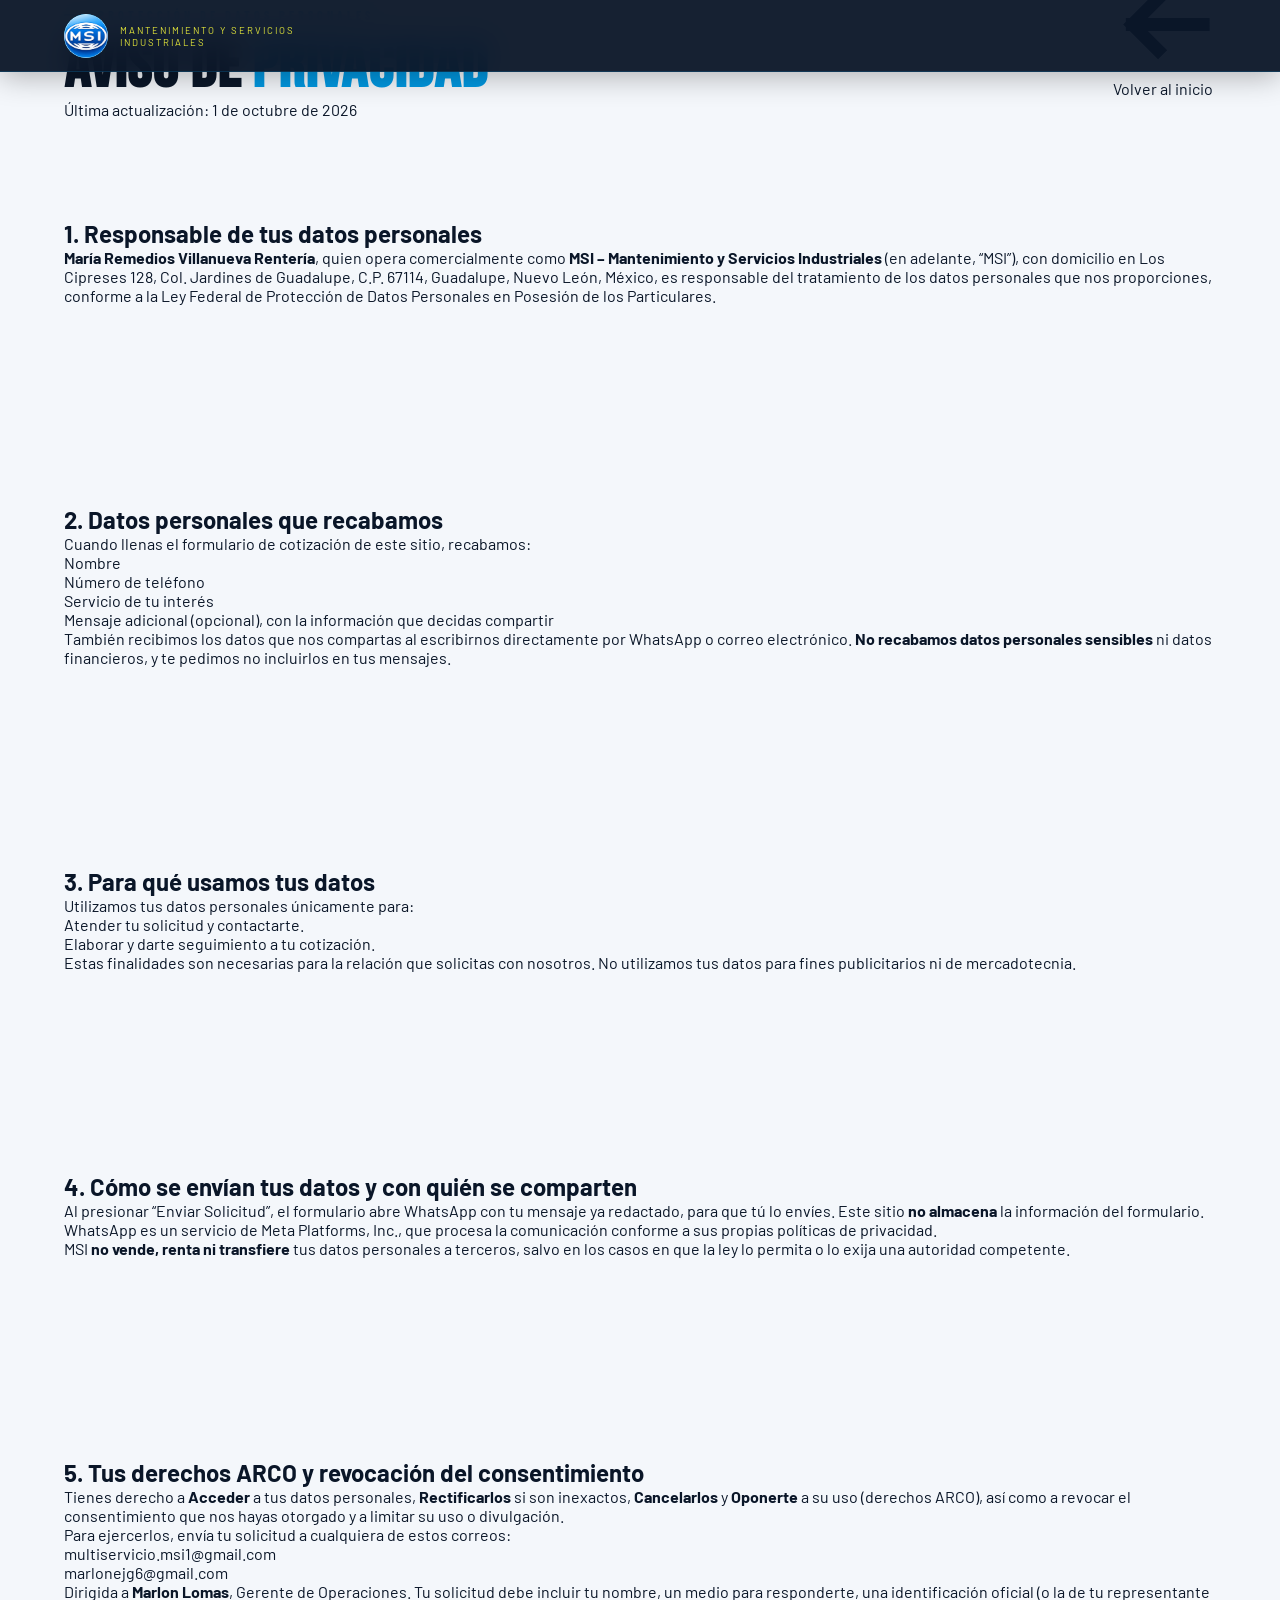
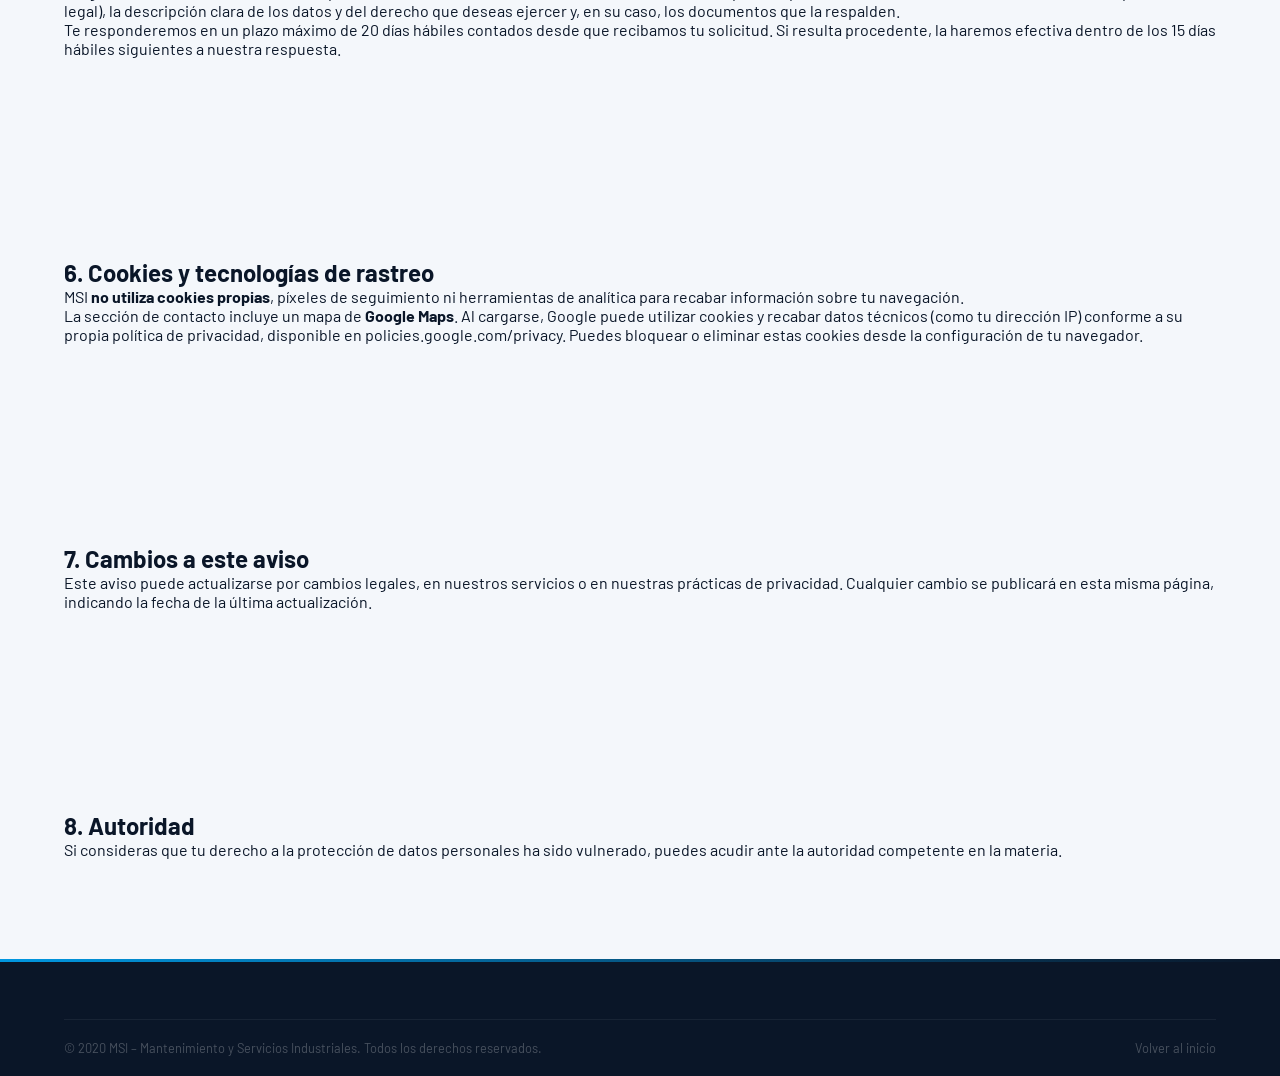
==== aviso-de-privacidad.html @ 26546dce "Add files via upload" ====
<!DOCTYPE html> <html lang="es"> <head> <meta charset="UTF-8"/> <meta name="viewport" content="width=device-width,initial-scale=1,viewport-fit=cover"/> <meta name="description" content="Aviso de Privacidad de MSI – Mantenimiento y Servicios Industriales: qué datos personales recabamos, para qué los usamos y cómo ejercer tus derechos ARCO."/> <link rel="icon" href="assets/favicon/favicon.ico?v=1.3" sizes="any"/> <link rel="icon" type="image/png" sizes="32x32" href="assets/favicon/favicon-32x32.png?v=1.3"/> <link rel="icon" type="image/png" sizes="16x16" href="assets/favicon/favicon-16x16.png?v=1.3"/> <link rel="apple-touch-icon" sizes="180x180" href="assets/favicon/apple-touch-icon.png?v=1.3"/> <link rel="manifest" href="assets/favicon/site.webmanifest?v=1.3"/> <meta name="theme-color" content="#0a1628"/> <title>Aviso de Privacidad | MSI – Mantenimiento y Servicios Industriales</title> <link rel="stylesheet" href="css/styles.css?v=1.7"/> </head> <body class="legal-page"> <header class="scrolled"> <a href="index.html" class="header-logo"> <div class="header-logo-img"> <img src="assets/imagenes/logo.webp" alt="MSI Logo" width="48" height="48"/> </div> <div class="header-logo-text"> <span class="tagline">Mantenimiento y Servicios<br>Industriales</span> </div> </a> <a href="index.html" class="legal-back"> <svg class="btn-arrow" viewBox="0 0 16 16" aria-hidden="true" focusable="false"><path d="M14 8H3M7 4L3 8l4 4" fill="none" stroke="currentColor" stroke-width="2" stroke-linecap="square"/></svg> Volver al inicio </a> </header> <main class="legal-main"> <div class="container legal-container"> <div class="section-label">Protección de datos personales</div> <h1 class="section-title">Aviso de <span class="accent">Privacidad</span></h1> <p class="legal-updated">Última actualización: 1 de octubre de 2026</p> <section class="legal-block"> <h2>1. Responsable de tus datos personales</h2> <p> <strong>María Remedios Villanueva Rentería</strong>, quien opera comercialmente como <strong>MSI – Mantenimiento y Servicios Industriales</strong> (en adelante, “MSI”), con domicilio en Los Cipreses 128, Col. Jardines de Guadalupe, C.P. 67114, Guadalupe, Nuevo León, México, es responsable del tratamiento de los datos personales que nos proporciones, conforme a la Ley Federal de Protección de Datos Personales en Posesión de los Particulares. </p> </section> <section class="legal-block"> <h2>2. Datos personales que recabamos</h2> <p>Cuando llenas el formulario de cotización de este sitio, recabamos:</p> <ul> <li>Nombre</li> <li>Número de teléfono</li> <li>Servicio de tu interés</li> <li>Mensaje adicional (opcional), con la información que decidas compartir</li> </ul> <p> También recibimos los datos que nos compartas al escribirnos directamente por WhatsApp o correo electrónico. <strong>No recabamos datos personales sensibles</strong> ni datos financieros, y te pedimos no incluirlos en tus mensajes. </p> </section> <section class="legal-block"> <h2>3. Para qué usamos tus datos</h2> <p>Utilizamos tus datos personales únicamente para:</p> <ul> <li>Atender tu solicitud y contactarte.</li> <li>Elaborar y darte seguimiento a tu cotización.</li> </ul> <p> Estas finalidades son necesarias para la relación que solicitas con nosotros. No utilizamos tus datos para fines publicitarios ni de mercadotecnia. </p> </section> <section class="legal-block"> <h2>4. Cómo se envían tus datos y con quién se comparten</h2> <p> Al presionar “Enviar Solicitud”, el formulario abre WhatsApp con tu mensaje ya redactado, para que tú lo envíes. Este sitio <strong>no almacena</strong> la información del formulario. WhatsApp es un servicio de Meta Platforms, Inc., que procesa la comunicación conforme a sus propias políticas de privacidad. </p> <p> MSI <strong>no vende, renta ni transfiere</strong> tus datos personales a terceros, salvo en los casos en que la ley lo permita o lo exija una autoridad competente. </p> </section> <section class="legal-block"> <h2>5. Tus derechos ARCO y revocación del consentimiento</h2> <p> Tienes derecho a <strong>Acceder</strong> a tus datos personales, <strong>Rectificarlos</strong> si son inexactos, <strong>Cancelarlos</strong> y <strong>Oponerte</strong> a su uso (derechos ARCO), así como a revocar el consentimiento que nos hayas otorgado y a limitar su uso o divulgación. </p> <p>Para ejercerlos, envía tu solicitud a cualquiera de estos correos:</p> <ul class="legal-contact"> <li><a href="mailto:multiservicio.msi1@gmail.com">multiservicio.msi1@gmail.com</a></li> <li><a href="mailto:marlonejg6@gmail.com">marlonejg6@gmail.com</a></li> </ul> <p> Dirigida a <strong>Marlon Lomas</strong>, Gerente de Operaciones. Tu solicitud debe incluir tu nombre, un medio para responderte, una identificación oficial (o la de tu representante legal), la descripción clara de los datos y del derecho que deseas ejercer y, en su caso, los documentos que la respalden. </p> <p> Te responderemos en un plazo máximo de 20 días hábiles contados desde que recibamos tu solicitud. Si resulta procedente, la haremos efectiva dentro de los 15 días hábiles siguientes a nuestra respuesta. </p> </section> <section class="legal-block"> <h2>6. Cookies y tecnologías de rastreo</h2> <p> MSI <strong>no utiliza cookies propias</strong>, píxeles de seguimiento ni herramientas de analítica para recabar información sobre tu navegación. </p> <p> La sección de contacto incluye un mapa de <strong>Google Maps</strong>. Al cargarse, Google puede utilizar cookies y recabar datos técnicos (como tu dirección IP) conforme a su propia política de privacidad, disponible en <a href="https://policies.google.com/privacy?hl=es" target="_blank" rel="noopener">policies.google.com/privacy</a>. Puedes bloquear o eliminar estas cookies desde la configuración de tu navegador. </p> </section> <section class="legal-block"> <h2>7. Cambios a este aviso</h2> <p> Este aviso puede actualizarse por cambios legales, en nuestros servicios o en nuestras prácticas de privacidad. Cualquier cambio se publicará en esta misma página, indicando la fecha de la última actualización. </p> </section> <section class="legal-block"> <h2>8. Autoridad</h2> <p> Si consideras que tu derecho a la protección de datos personales ha sido vulnerado, puedes acudir ante la autoridad competente en la materia. </p> </section> </div> </main> <footer class="legal-footer"> <div class="container"> <div class="footer-bottom"> <p>© 2020 MSI – Mantenimiento y Servicios Industriales. Todos los derechos reservados.</p> <p><a href="index.html" class="footer-legal-link">Volver al inicio</a></p> </div> </div> </footer> </body> </html>
---- css/styles.css ----
/* ============================================
   MSI - Mantenimiento y Servicios Industriales
   styles.css
   ============================================ */

/* ── Fuentes locales (self-hosted) ── */
@font-face {
  font-family: 'Bebas Neue';
  font-style: normal;
  font-weight: 400;
  font-display: swap;
  src: url('../fonts/bebas-neue-latin-400.woff2') format('woff2');
}

@font-face {
  font-family: 'Barlow';
  font-style: normal;
  font-weight: 300;
  font-display: swap;
  src: url('../fonts/barlow-latin-300.woff2') format('woff2');
}

@font-face {
  font-family: 'Barlow';
  font-style: normal;
  font-weight: 400;
  font-display: swap;
  src: url('../fonts/barlow-latin-400.woff2') format('woff2');
}

@font-face {
  font-family: 'Barlow';
  font-style: normal;
  font-weight: 500;
  font-display: swap;
  src: url('../fonts/barlow-latin-500.woff2') format('woff2');
}

@font-face {
  font-family: 'Barlow';
  font-style: normal;
  font-weight: 600;
  font-display: swap;
  src: url('../fonts/barlow-latin-600.woff2') format('woff2');
}

@font-face {
  font-family: 'Barlow';
  font-style: normal;
  font-weight: 700;
  font-display: swap;
  src: url('../fonts/barlow-latin-700.woff2') format('woff2');
}

@font-face {
  font-family: 'Barlow';
  font-style: normal;
  font-weight: 900;
  font-display: swap;
  src: url('../fonts/barlow-latin-900.woff2') format('woff2');
}

@font-face {
  font-family: 'Barlow Condensed';
  font-style: normal;
  font-weight: 400;
  font-display: swap;
  src: url('../fonts/barlow-condensed-latin-400.woff2') format('woff2');
}

@font-face {
  font-family: 'Barlow Condensed';
  font-style: normal;
  font-weight: 600;
  font-display: swap;
  src: url('../fonts/barlow-condensed-latin-600.woff2') format('woff2');
}

@font-face {
  font-family: 'Barlow Condensed';
  font-style: normal;
  font-weight: 700;
  font-display: swap;
  src: url('../fonts/barlow-condensed-latin-700.woff2') format('woff2');
}

/* ── Mobile CWV Optimizations ── */
@media (max-width: 768px) {
  /* Reduce hero height to prevent CLS on mobile */
  #hero {
    min-height: max(500px, calc(100svh - 72px));
  }

  /* GPU-accelerate carousel transitions */
  .slide {
    will-change: opacity, transform;
    backface-visibility: hidden;
    -webkit-backface-visibility: hidden;
  }

  /* Prevent layout shift from carousel */
  .carousel-slides {
    contain: layout style;
  }

  /* Optimize reveal animations for mobile */
  .reveal {
    transition-duration: 0.5s;
    will-change: opacity, transform;
  }

  /* Content visibility for below-the-fold sections */
  #nosotros, #servicios, #porque, #empresas, #videos, #portafolio, #contacto {
    content-visibility: auto;
    contain-intrinsic-size: auto 800px;
  }

  /* Ensure minimum touch target size (48px) */
  .carousel-dot {
    width: 48px;
    height: 48px;
    display: flex;
    align-items: center;
    justify-content: center;
    padding: 12px;
  }

  .carousel-dot::before {
    width: 12px;
    height: 12px;
  }

  /* Optimize video cards for mobile */
  .video-card {
    contain: layout style;
  }

  /* Prevent CLS from service cards */
  .service-card {
    contain: layout style;
  }

  /* Optimize contact form for mobile */
  .contact-form input,
  .contact-form select,
  .contact-form textarea {
    font-size: 16px !important; /* Prevent zoom on iOS */
  }
}

/* ── Variables ── */
:root {
  --blue: #0197e0;
  --blue-dark: #0178b3;
  --blue-deeper: #014f78;
  --white: #ffffff;
  --off-white: #f4f7fb;
  --gray-light: #e8eef5;
  --gray: #8a9ab0;
  --dark: #0a1628;
  --dark-mid: #0f2040;
  --transition: 0.4s cubic-bezier(0.25, 0.46, 0.45, 0.94);
}

/* ── Reset ── */
*,
*::before,
*::after {
  box-sizing: border-box;
  margin: 0;
  padding: 0;
  -webkit-tap-highlight-color: rgba(1, 151, 224, 0.12);
}

html {
  scroll-behavior: smooth;
  width: 100%;
  max-width: 100%;
  overflow-x: hidden;
}

body {
  font-family: 'Barlow', sans-serif;
  background: var(--off-white);
  color: var(--dark);
  width: 100%;
  max-width: 100%;
  overflow-x: hidden;
}

img {
  max-width: 100%;
  height: auto;
  display: block;
}

a {
  text-decoration: none;
  color: inherit;
}

ul {
  list-style: none;
}

/* ============================================
   HEADER / NAV
   ============================================ */
header {
  position: fixed;
  top: 0;
  left: 0;
  right: 0;
  z-index: 1000;
  display: flex;
  align-items: center;
  justify-content: space-between;
  padding: env(safe-area-inset-top, 0px) 5% 0;
  height: calc(72px + env(safe-area-inset-top, 0px));
  background: transparent;
  backdrop-filter: blur(0px);
  border-bottom: 1px solid transparent;
  transition: background var(--transition), backdrop-filter var(--transition), border-color var(--transition), box-shadow var(--transition);
}

header.scrolled,
header.open-menu {
  background: rgba(10, 22, 40, 0.95);
  -webkit-backdrop-filter: blur(14px);
  backdrop-filter: blur(14px);
  border-bottom: 1px solid rgba(1, 151, 224, 0.2);
  box-shadow: 0 4px 30px rgba(0, 0, 0, 0.3);
}

.header-logo {
  display: flex;
  align-items: center;
  gap: 12px;
}

.header-logo-img {
  width: 44px;
  height: 44px;
  border-radius: 50%;
  background: var(--blue);
  display: flex;
  align-items: center;
  justify-content: center;
  overflow: hidden;
  flex-shrink: 0;
}

.header-logo-img img {
  width: 100%;
  height: 100%;
  object-fit: cover;
}

.header-logo-img .logo-placeholder {
  font-family: 'Bebas Neue', sans-serif;
  font-size: 1.3rem;
  color: var(--white);
  letter-spacing: 2px;
}

.header-logo-text {
  display: flex;
  flex-direction: column;
}

.header-logo-text .brand {
  font-family: 'Bebas Neue', sans-serif;
  font-size: 1.5rem;
  color: var(--white);
  letter-spacing: 4px;
  line-height: 1;
}

.header-logo-text .tagline {
  font-size: 0.6rem;
  color: #e3e63a;
  letter-spacing: 2px;
  text-transform: uppercase;
}

nav ul {
  display: flex;
  gap: 32px;
  align-items: center;
}

nav a {
  font-family: 'Barlow Condensed', sans-serif;
  font-size: 1rem;
  font-weight: 700;
  color: var(--white);
  letter-spacing: 1.5px;
  text-transform: uppercase;
  transition: color var(--transition);
  position: relative;
  padding-bottom: 4px;
}

nav a::after {
  content: '';
  position: absolute;
  bottom: 0;
  left: 0;
  width: 0;
  height: 2px;
  background: var(--blue);
  transition: width var(--transition);
}

nav a:hover {
  color: var(--white);
}

header.scrolled nav a {
  color: rgba(255, 255, 255, 0.8);
  font-weight: 600;
}

header.scrolled nav a:hover {
  color: var(--white);
}

nav a:hover::after {
  width: 100%;
}

nav a.nav-active {
  color: var(--white) !important;
}

nav a.nav-active::after {
  width: 100%;
}

.mobile-nav a.nav-active {
  color: var(--blue) !important;
}

.nav-cta {
  background: var(--blue) !important;
  color: var(--white) !important;
  padding: 8px 20px !important;
  border-radius: 4px;
  font-weight: 700 !important;
  transition: background var(--transition), transform 0.2s !important;
}

.nav-cta:hover {
  background: var(--blue-dark) !important;
  transform: translateY(-1px);
}

.nav-cta::after {
  display: none !important;
}

/* Hamburger */
.hamburger {
  display: none;
  flex-direction: column;
  gap: 5px;
  cursor: pointer;
  padding: 10px;
  background: rgba(255, 255, 255, 0.05);
  border: 1px solid rgba(255, 255, 255, 0.1);
  border-radius: 8px;
  transition: all var(--transition);
  outline: none;
}

.hamburger:hover {
  background: rgba(255, 255, 255, 0.1);
  border-color: rgba(255, 255, 255, 0.2);
}

.hamburger span {
  display: block;
  width: 24px;
  height: 2px;
  background: var(--white);
  border-radius: 2px;
  transition: all var(--transition);
}

.hamburger span:nth-child(2) {
  width: 16px;
  align-self: flex-end;
}

.hamburger:hover span:nth-child(2) {
  width: 24px;
}

.hamburger.open {
  background: rgba(239, 68, 68, 0.15);
  border-color: rgba(239, 68, 68, 0.3);
}

.hamburger.open span {
  background: #ef4444;
}

.hamburger.open span:nth-child(1) {
  transform: translateY(7px) rotate(45deg);
}

.hamburger.open span:nth-child(2) {
  opacity: 0;
  width: 0;
}

.hamburger.open span:nth-child(3) {
  transform: translateY(-7px) rotate(-45deg);
}

/* Mobile Nav */
.mobile-nav {
  display: flex;
  position: fixed;
  top: calc(72px + env(safe-area-inset-top, 0px));
  left: 0;
  right: 0;
  bottom: 0;
  background: rgba(10, 22, 40, 0.98);
  -webkit-backdrop-filter: blur(14px);
  backdrop-filter: blur(14px);
  z-index: 1001;
  flex-direction: column;
  padding: 20px 5% calc(30px + env(safe-area-inset-bottom, 16px));
  border-bottom: 2px solid var(--blue);
  min-height: calc(100vh - (72px + env(safe-area-inset-top, 0px)));

  /* Animación premium de apertura */
  opacity: 0;
  transform: translateY(-15px);
  pointer-events: none;
  transition: opacity 0.3s cubic-bezier(0.4, 0, 0.2, 1), transform 0.3s cubic-bezier(0.4, 0, 0.2, 1);
}

.mobile-nav.open {
  opacity: 1;
  transform: translateY(0);
  pointer-events: auto;
}

@media (min-width: 769px) {
  .mobile-nav {
    display: none !important;
  }
}

.mobile-nav a {
  font-family: 'Barlow Condensed', sans-serif;
  font-size: 1.3rem;
  font-weight: 600;
  color: rgba(255, 255, 255, 0.85);
  letter-spacing: 2px;
  text-transform: uppercase;
  padding: 12px 0;
  border-bottom: 1px solid rgba(255, 255, 255, 0.06);
  transition: color var(--transition);
}

.mobile-nav a:hover {
  color: var(--blue);
}

/* ============================================
   HERO CAROUSEL
   ============================================ */
#hero {
  position: relative;
  width: 100%;
  height: 100vh;
  height: min(100svh, 100dvh);
  min-height: max(680px, calc(100svh - 72px - env(safe-area-inset-top, 0px)));
  overflow: hidden;
  padding: 0;
}

.carousel {
  width: 100%;
  height: 100%;
  position: relative;
}

.carousel-slides {
  width: 100%;
  height: 100%;
  position: relative;
}

.slide {
  position: absolute;
  inset: 0;
  opacity: 0;
  transform: scale(1.12); /* Empieza con zoom */
  transition: opacity 1.2s ease, transform 10s ease-out;
  background-size: cover;
  background-position: center;
}

.slide.active {
  opacity: 1;
  transform: scale(1); /* Se aleja a su tamaño normal */
}

/* Gradient overlay on all slides - Neutral dark gradient for readability without blue tint */
.slide::after {
  content: '';
  position: absolute;
  inset: 0;
  background: linear-gradient(90deg, rgba(0, 0, 0, 0.65) 0%, rgba(0, 0, 0, 0.25) 35%, transparent 70%);
}

/* Placeholder backgrounds for slides without images */
.slide:nth-child(1) {
  background-color: #0a1628;
  background-image: url('../assets/imagenes/hero1.webp');
}

.slide:nth-child(2) {
  background-color: #0f2040;
  background-image: url('../assets/imagenes/hero2.webp');
}

.slide:nth-child(3) {
  background-color: #082035;
  background-image: url('../assets/imagenes/hero3.webp');
}

.slide:nth-child(4) {
  background-color: #0d1f3c;
  background-image: url('../assets/imagenes/hero4.webp');
}

.slide:nth-child(5) {
  background-color: #091a2e;
  background-image: url('../assets/imagenes/hero5.webp');
}

.slide:nth-child(6) {
  background-color: #0a1f38;
  background-image: url('../assets/imagenes/hero6.webp');
}

.slide:nth-child(7) {
  background-color: #0c1d35;
  background-image: url('../assets/imagenes/hero7.webp');
}

.hero-content {
  position: absolute;
  top: 0;
  left: 50%;
  bottom: 0;
  z-index: 10;
  display: flex;
  flex-direction: column;
  align-items: flex-start;
  justify-content: center;
  padding: calc(72px + 2rem) 8% calc(80px + env(safe-area-inset-bottom, 16px));
  max-width: 820px;
  width: min(100%, 820px);
  transform: translateX(-50%);
}

.hero-badge {
  display: inline-flex;
  align-items: center;
  gap: 8px;
  background: rgba(0, 0, 0, 0.55);
  border: 1px solid rgba(0, 0, 0, 0.75);
  color: #ffffff;
  font-family: 'Barlow Condensed', sans-serif;
  font-size: 0.75rem;
  font-weight: 600;
  letter-spacing: 3px;
  text-transform: uppercase;
  padding: 6px 14px;
  border-radius: 2px;
  margin-bottom: 22px;
  animation: heroFadeUp 0.8s 0.2s both;
}

.hero-badge span {
  width: 6px;
  height: 6px;
  background: #ffffff;
  border-radius: 50%;
  display: block;
}

.hero-title {
  font-family: 'Bebas Neue', sans-serif;
  font-size: clamp(3.5rem, 7vw, 7rem);
  color: var(--white);
  line-height: 0.95;
  letter-spacing: 1.5px;
  animation: heroFadeUp 0.8s 0.4s both;
}

.hero-title .accent {
  color: var(--blue);
}

.hero-subtitle {
  margin-top: 20px;
  font-family: 'Barlow', sans-serif;
  font-size: clamp(1rem, 2vw, 1.25rem);
  font-weight: 300;
  color: rgba(255, 255, 255, 0.95);
  background: rgba(0, 0, 0, 0.42);
  backdrop-filter: blur(4px);
  -webkit-backdrop-filter: blur(4px);
  padding: 14px 20px;
  border-radius: 8px;
  max-width: 560px;
  line-height: 1.6;
  animation: heroFadeUp 0.8s 0.6s both;
}

.hero-actions {
  display: flex;
  gap: 16px;
  margin-top: 36px;
  flex-wrap: wrap;
  animation: heroFadeUp 0.8s 0.8s both;
}

@keyframes heroFadeUp {
  from {
    opacity: 0;
    transform: translateY(30px);
  }

  to {
    opacity: 1;
    transform: translateY(0);
  }
}

.btn-primary {
  background: var(--blue);
  color: var(--white);
  font-family: 'Barlow Condensed', sans-serif;
  font-size: 1rem;
  font-weight: 700;
  letter-spacing: 2px;
  text-transform: uppercase;
  padding: 14px 32px;
  border: none;
  border-radius: 3px;
  cursor: pointer;
  display: inline-flex;
  align-items: center;
  gap: 8px;
  transition: background var(--transition), transform 0.2s, box-shadow var(--transition);
}

.btn-primary:hover {
  background: var(--blue-dark);
  transform: translateY(-2px);
  box-shadow: 0 8px 24px rgba(1, 151, 224, 0.4);
}

.btn-outline {
  background: transparent;
  color: var(--white);
  font-family: 'Barlow Condensed', sans-serif;
  font-size: 1rem;
  font-weight: 600;
  letter-spacing: 2px;
  text-transform: uppercase;
  padding: 13px 30px;
  border: 1px solid rgba(255, 255, 255, 0.4);
  border-radius: 3px;
  cursor: pointer;
  display: inline-flex;
  align-items: center;
  gap: 8px;
  transition: border-color var(--transition), background var(--transition), transform 0.2s;
}

.btn-outline:hover {
  border-color: var(--blue);
  background: rgba(1, 151, 224, 0.1);
  transform: translateY(-2px);
}

/* Carousel Controls */
.carousel-controls {
  position: absolute;
  bottom: calc(36px + env(safe-area-inset-bottom, 0px));
  left: 8%;
  z-index: 20;
  display: flex;
  align-items: center;
  gap: 12px;
}

.carousel-dot {
  width: 28px;
  height: 3px;
  background: rgba(255, 255, 255, 0.3);
  border-radius: 2px;
  cursor: pointer;
  transition: background var(--transition), width var(--transition);
}

.carousel-dot.active {
  background: var(--blue);
  width: 48px;
}

.carousel-arrows {
  position: absolute;
  bottom: calc(28px + env(safe-area-inset-bottom, 0px));
  right: 5%;
  z-index: 20;
  display: flex;
  gap: 10px;
}

.carousel-arrow {
  width: 44px;
  height: 44px;
  border: 1px solid rgba(255, 255, 255, 0.25);
  border-radius: 3px;
  background: rgba(255, 255, 255, 0.08);
  color: var(--white);
  font-size: 1.2rem;
  display: flex;
  align-items: center;
  justify-content: center;
  cursor: pointer;
  transition: background var(--transition), border-color var(--transition), transform var(--transition);
}

.carousel-arrow:hover {
  background: var(--blue);
  border-color: var(--blue);
}

/* Solo en Desktop (> 1024px), posicionar las flechas de lado a lado */
@media (min-width: 1025px) {
  .carousel-arrows {
    position: absolute;
    top: 50%;
    bottom: auto;
    left: 4%;
    right: 4%;
    transform: translateY(-50%);
    display: flex;
    justify-content: space-between;
    width: auto;
    z-index: 20;
    pointer-events: none;
  }

  .carousel-arrow {
    pointer-events: auto;
  }

  .carousel-arrow.prev:hover {
    transform: translateX(-5px) scale(1.05);
  }

  .carousel-arrow.next:hover {
    transform: translateX(5px) scale(1.05);
  }
}

/* Scroll indicator */
.scroll-hint {
  position: absolute;
  bottom: calc(36px + env(safe-area-inset-bottom, 0px));
  left: 50%;
  transform: translateX(-50%);
  z-index: 20;
  display: flex;
  flex-direction: column;
  align-items: center;
  gap: 6px;
  color: rgba(255, 255, 255, 0.5);
  font-size: 0.65rem;
  letter-spacing: 3px;
  text-transform: uppercase;
  font-family: 'Barlow Condensed', sans-serif;
  animation: scrollBounce 2s ease-in-out infinite;
}

.scroll-hint::after {
  content: '';
  width: 1px;
  height: 40px;
  background: linear-gradient(to bottom, rgba(255, 255, 255, 0.4), transparent);
}

@keyframes scrollBounce {

  0%,
  100% {
    transform: translateX(-50%) translateY(0);
  }

  50% {
    transform: translateX(-50%) translateY(8px);
  }
}

/* ============================================
   SECTION COMMONS
   ============================================ */
section {
  padding: 100px 0;
}

.container {
  width: 90%;
  max-width: 1200px;
  margin: 0 auto;
}

.section-label {
  display: inline-flex;
  align-items: center;
  gap: 10px;
  font-family: 'Barlow Condensed', sans-serif;
  font-size: 0.75rem;
  font-weight: 700;
  letter-spacing: 4px;
  text-transform: uppercase;
  color: var(--blue);
  margin-bottom: 14px;
}

.section-label::before {
  content: '';
  display: block;
  width: 24px;
  height: 2px;
  background: var(--blue);
  border-radius: 2px;
}

.section-title {
  font-family: 'Bebas Neue', sans-serif;
  font-size: clamp(2.4rem, 5vw, 4rem);
  color: var(--dark);
  line-height: 1;
  letter-spacing: 1px;
}

.section-title .accent {
  color: var(--blue);
}

.section-text {
  font-size: 1.05rem;
  color: var(--gray);
  line-height: 1.75;
  max-width: 580px;
}

/* ============================================
   ABOUT / NOSOTROS
   ============================================ */
#nosotros {
  background: var(--white);
  position: relative;
  overflow: hidden;
}

#nosotros::before {
  content: 'MSI';
  position: absolute;
  right: -2%;
  top: 50%;
  transform: translateY(-50%);
  font-family: 'Bebas Neue', sans-serif;
  font-size: 18rem;
  color: rgba(1, 151, 224, 0.04);
  pointer-events: none;
  letter-spacing: -10px;
}

.nosotros-grid {
  display: grid;
  grid-template-columns: 1fr 1fr;
  gap: 80px;
  align-items: center;
}

.nosotros-img-wrap {
  position: relative;
}

.nosotros-img-main {
  width: 100%;
  height: 460px;
  object-fit: cover;
  border-radius: 4px;
  background: var(--gray-light);
  display: flex;
  align-items: center;
  justify-content: center;
  overflow: hidden;
}

.nosotros-img-main img {
  width: 100%;
  height: 100%;
  object-fit: cover;
}

.nosotros-img-placeholder {
  width: 100%;
  height: auto;
  background: transparent;
  display: flex;
  align-items: center;
  justify-content: center;
}

.nosotros-img-placeholder img {
  width: 100%;
  height: auto;
  max-height: 460px;
  object-fit: contain;
}

.nosotros-img-badge {
  position: absolute;
  bottom: -24px;
  right: -24px;
  width: 130px;
  height: 130px;
  background: var(--blue);
  border-radius: 50%;
  display: flex;
  flex-direction: column;
  align-items: center;
  justify-content: center;
  box-shadow: 0 8px 30px rgba(1, 151, 224, 0.4);
  border: 4px solid var(--white);
}

.nosotros-img-badge .years {
  font-family: 'Bebas Neue', sans-serif;
  font-size: 2.8rem;
  color: var(--white);
  line-height: 1;
}

.nosotros-img-badge .years-label {
  font-size: 0.65rem;
  color: rgba(255, 255, 255, 0.85);
  letter-spacing: 2px;
  text-transform: uppercase;
  text-align: center;
  line-height: 1.3;
}

.nosotros-content {
  padding-right: 20px;
}

.nosotros-stats {
  display: grid;
  grid-template-columns: 1fr 1fr;
  gap: 20px;
  margin-top: 40px;
}

.stat-card {
  background: var(--off-white);
  border-left: 3px solid var(--blue);
  padding: 18px 20px;
  border-radius: 2px;
}

.stat-card .num {
  font-family: 'Bebas Neue', sans-serif;
  font-size: 2.4rem;
  color: var(--blue);
  line-height: 1;
}

.stat-card .label {
  font-size: 0.8rem;
  color: var(--gray);
  letter-spacing: 1px;
  margin-top: 4px;
}

/* ============================================
   SERVICES
   ============================================ */
#servicios {
  background: var(--off-white);
  position: relative;
}

.servicios-header {
  display: flex;
  justify-content: space-between;
  align-items: flex-end;
  margin-bottom: 60px;
  flex-wrap: wrap;
  gap: 24px;
}

.services-grid {
  display: grid;
  grid-template-columns: repeat(auto-fill, minmax(310px, 1fr));
  gap: 24px;
}

.service-card {
  background: var(--white);
  border-radius: 4px;
  padding: 36px 30px;
  position: relative;
  overflow: hidden;
  border: 1px solid var(--gray-light);
  transition: transform var(--transition), box-shadow var(--transition), border-color var(--transition);
  cursor: default;
}

.service-card::before {
  content: '';
  position: absolute;
  top: 0;
  left: 0;
  width: 4px;
  height: 0;
  background: var(--blue);
  transition: height var(--transition);
}

.service-card:hover {
  transform: translateY(-6px);
  box-shadow: 0 16px 40px rgba(0, 0, 0, 0.10);
  border-color: rgba(1, 151, 224, 0.2);
}

.service-card:hover::before {
  height: 100%;
}

.service-icon {
  width: 56px;
  height: 56px;
  background: rgba(1, 151, 224, 0.1);
  border-radius: 50%;
  display: flex;
  align-items: center;
  justify-content: center;
  margin-bottom: 22px;
  font-size: 1.6rem;
  transition: background var(--transition);
}

.service-card:hover .service-icon {
  background: var(--blue);
}

.service-card:hover .service-icon svg {
  fill: white;
}

.service-title {
  font-family: 'Barlow Condensed', sans-serif;
  font-size: 1.2rem;
  font-weight: 700;
  color: var(--dark);
  letter-spacing: 0.5px;
  margin-bottom: 10px;
  text-transform: uppercase;
}

.service-desc {
  font-size: 0.9rem;
  color: var(--gray);
  line-height: 1.65;
}

.service-num {
  position: absolute;
  top: 20px;
  right: 24px;
  font-family: 'Bebas Neue', sans-serif;
  font-size: 3.5rem;
  color: rgba(1, 151, 224, 0.07);
  line-height: 1;
  pointer-events: none;
}

/* ============================================
   WHY US — FEATURES
   ============================================ */
#porque {
  background: var(--dark);
  position: relative;
  overflow: hidden;
}

.porque-bg {
  position: absolute;
  left: 0;
  right: 0;
  top: -20%;
  bottom: -20%;
  background-image: url('../assets/imagenes/hero4.webp');
  background-size: cover;
  background-position: center;
  background-repeat: no-repeat;
  opacity: 0.22;
  transform: translateY(0);
  will-change: transform;
  pointer-events: none;
  z-index: 1;
}

#porque::before {
  content: '';
  position: absolute;
  inset: 0;
  background: radial-gradient(circle at top right, rgba(255, 255, 255, 0.05), transparent 45%);
  pointer-events: none;
  z-index: 2;
}

.porque-grid {
  position: relative;
  z-index: 3;
}

.porque-grid {
  display: grid;
  grid-template-columns: 1fr 1fr;
  gap: 80px;
  align-items: center;
}

.porque-content .section-title {
  color: var(--white);
}

.porque-content .section-text {
  color: rgba(255, 255, 255, 0.55);
}

.features-list {
  display: flex;
  flex-direction: column;
  gap: 20px;
  margin-top: 36px;
}

.feature-item {
  display: flex;
  gap: 18px;
  align-items: flex-start;
  opacity: 0;
  transform: translateX(-20px);
  transition: opacity 0.5s, transform 0.5s;
}

.feature-item.visible {
  opacity: 1;
  transform: translateX(0);
}

.feature-icon {
  width: 44px;
  height: 44px;
  background: rgba(1, 151, 224, 0.15);
  border: 1px solid rgba(1, 151, 224, 0.3);
  border-radius: 50%;
  display: flex;
  align-items: center;
  justify-content: center;
  font-size: 1.1rem;
  flex-shrink: 0;
  color: var(--blue);
}

.feature-text h4 {
  font-family: 'Barlow Condensed', sans-serif;
  font-size: 1rem;
  font-weight: 700;
  color: var(--white);
  letter-spacing: 1px;
  text-transform: uppercase;
  margin-bottom: 4px;
}

.feature-text p {
  font-size: 0.9rem;
  color: rgba(255, 255, 255, 0.5);
  line-height: 1.6;
}

.porque-visual {
  display: grid;
  grid-template-columns: 1fr 1fr;
  grid-template-rows: 1fr 1fr;
  gap: 16px;
  height: 480px;
}

.pq-card {
  background: rgba(255, 255, 255, 0.04);
  border: 1px solid rgba(255, 255, 255, 0.07);
  border-radius: 4px;
  display: flex;
  flex-direction: column;
  align-items: center;
  justify-content: center;
  gap: 10px;
  transition: background var(--transition), border-color var(--transition);
}

.pq-card:hover {
  background: rgba(1, 151, 224, 0.1);
  border-color: rgba(1, 151, 224, 0.3);
}

.pq-card:first-child {
  grid-column: span 2;
}

.pq-card .big-num {
  font-family: 'Bebas Neue', sans-serif;
  font-size: 3.8rem;
  color: var(--blue);
  line-height: 1;
}

.pq-card .pq-label {
  font-size: 0.8rem;
  color: rgba(255, 255, 255, 0.5);
  letter-spacing: 2px;
  text-transform: uppercase;
}

/* ============================================
   EMPRESAS / CLIENTES
   ============================================ */
#empresas {
  background: var(--white);
  padding: 100px 0;
  border-bottom: 1px solid var(--gray-light);
}

.empresas-grid {
  display: grid;
  grid-template-columns: repeat(3, 1fr);
  gap: 30px;
  align-items: center;
  justify-content: center;
}

.empresa-logo-item {
  background: var(--off-white);
  border: 1px dashed rgba(1, 151, 224, 0.25);
  border-radius: 6px;
  height: 140px;
  display: flex;
  align-items: center;
  justify-content: center;
  padding: 20px;
  transition: transform var(--transition), border-color var(--transition), box-shadow var(--transition), background var(--transition);
  cursor: pointer;
  overflow: hidden;
  position: relative;
}

.empresa-logo-item:hover {
  transform: translateY(-4px);
  border-color: var(--blue);
  background: var(--white);
  box-shadow: 0 10px 25px rgba(0, 0, 0, 0.04);
}

.empresa-logo-item img {
  max-width: 100%;
  max-height: 100px;
  object-fit: contain;
  filter: grayscale(100%) opacity(0.85);
  transition: filter var(--transition);
}

.empresa-logo-item:hover img {
  filter: grayscale(0%) opacity(1);
}

.empresa-placeholder {
  display: flex;
  flex-direction: column;
  align-items: center;
  justify-content: center;
  text-align: center;
  color: var(--gray);
  font-family: 'Barlow', sans-serif;
  gap: 6px;
}

.empresa-placeholder-icon {
  font-size: 1.8rem;
  margin-bottom: 2px;
  color: rgba(1, 151, 224, 0.4);
  transition: color var(--transition), transform var(--transition);
}

.empresa-logo-item:hover .empresa-placeholder-icon {
  color: var(--blue);
  transform: scale(1.1);
}

.empresa-placeholder span {
  font-size: 0.85rem;
  font-weight: 600;
  text-transform: uppercase;
  letter-spacing: 1px;
}

.empresa-placeholder small {
  font-size: 0.7rem;
  color: rgba(10, 22, 40, 0.35);
  font-family: monospace;
}


/* ============================================
   VIDEOS DE PROYECTOS
   ============================================ */
#videos {
  background: var(--off-white);
  padding: 100px 0;
  border-bottom: 1px solid var(--gray-light);
}

.videos-grid {
  display: grid;
  grid-template-columns: 1fr 1fr;
  gap: 40px;
}

.video-card {
  background: var(--white);
  border: 1px solid var(--gray-light);
  border-radius: 8px;
  overflow: hidden;
  box-shadow: 0 10px 30px rgba(0, 0, 0, 0.04);
  transition: transform var(--transition), box-shadow var(--transition);
}

.video-card:hover {
  transform: translateY(-6px);
  box-shadow: 0 20px 40px rgba(0, 0, 0, 0.08);
}

.video-wrapper {
  position: relative;
  width: 100%;
  aspect-ratio: 16 / 9;
  background: var(--dark);
  overflow: hidden;
  cursor: pointer;
}

.video-poster {
  position: absolute;
  inset: 0;
  background-size: cover;
  background-position: center;
  background-repeat: no-repeat;
  opacity: 1;
  transition: opacity var(--transition);
  z-index: 2;
  pointer-events: none;
}

.video-wrapper.playing .video-poster {
  opacity: 0;
  pointer-events: none;
}

.video-wrapper video {
  width: 100%;
  height: 100%;
  object-fit: cover;
  display: block;
  position: relative;
  z-index: 1;
}

.video-overlay {
  position: absolute;
  inset: 0;
  background: rgba(10, 22, 40, 0.6);
  display: flex;
  flex-direction: column;
  align-items: center;
  justify-content: center;
  gap: 12px;
  transition: opacity var(--transition), visibility var(--transition);
  z-index: 5;
}

.video-wrapper.playing .video-overlay {
  opacity: 0;
  visibility: hidden;
  pointer-events: none;
}

.play-btn-circle {
  width: 64px;
  height: 64px;
  background: var(--blue);
  color: var(--white);
  border-radius: 50%;
  display: flex;
  align-items: center;
  justify-content: center;
  box-shadow: 0 0 20px rgba(1, 151, 224, 0.5);
  transition: transform var(--transition), background var(--transition), box-shadow var(--transition);
}

.video-overlay:hover .play-btn-circle {
  transform: scale(1.15);
  background: var(--blue-dark);
  box-shadow: 0 0 30px rgba(1, 151, 224, 0.8);
}

.play-btn-circle svg {
  width: 28px;
  height: 28px;
  margin-left: 4px;
}

.video-overlay-text {
  font-family: 'Barlow Condensed', sans-serif;
  font-size: 0.95rem;
  font-weight: 700;
  color: var(--white);
  letter-spacing: 2px;
  text-transform: uppercase;
  text-shadow: 0 2px 4px rgba(0, 0, 0, 0.5);
}

.video-badge {
  position: absolute;
  top: 16px;
  left: 16px;
  background: rgba(10, 22, 40, 0.75);
  -webkit-backdrop-filter: blur(4px);
  backdrop-filter: blur(4px);
  color: var(--blue);
  font-family: 'Barlow Condensed', sans-serif;
  font-size: 0.7rem;
  font-weight: 700;
  letter-spacing: 1.5px;
  padding: 4px 10px;
  border-radius: 3px;
  z-index: 6;
  border: 1px solid rgba(1, 151, 224, 0.3);
}

.video-info {
  padding: 24px;
}

.video-info h4 {
  font-family: 'Barlow Condensed', sans-serif;
  font-size: 1.25rem;
  font-weight: 700;
  color: var(--dark);
  text-transform: uppercase;
  margin-bottom: 8px;
  letter-spacing: 0.5px;
}

.video-info p {
  font-size: 0.9rem;
  color: var(--gray);
  line-height: 1.5;
}


/* ============================================
   PORTAFOLIO
   ============================================ */
#portafolio {
  background: var(--white);
  position: relative;
  overflow: hidden;
}

.portafolio-grid {
  display: grid;
  grid-template-columns: 1.1fr 0.9fr;
  gap: 80px;
  align-items: center;
}

.portafolio-meta-list {
  display: flex;
  flex-direction: column;
  gap: 16px;
}

.meta-item {
  display: flex;
  align-items: flex-start;
  gap: 12px;
}

.meta-icon {
  display: flex;
  align-items: center;
  justify-content: center;
  width: 20px;
  height: 20px;
  background: rgba(1, 151, 224, 0.1);
  color: var(--blue);
  border-radius: 50%;
  font-size: 0.75rem;
  font-weight: 700;
  flex-shrink: 0;
  margin-top: 2px;
}

.meta-item span {
  font-size: 0.95rem;
  color: var(--gray);
  line-height: 1.5;
}

.portafolio-card-wrap {
  perspective: 1000px;
}

.pdf-card {
  background: var(--white);
  border: 1px solid var(--gray-light);
  border-radius: 8px;
  padding: 40px;
  box-shadow: 0 10px 30px rgba(0, 0, 0, 0.04);
  transition: transform var(--transition), box-shadow var(--transition), border-color var(--transition);
  position: relative;
}

.pdf-card:hover {
  transform: translateY(-6px);
  box-shadow: 0 20px 40px rgba(0, 0, 0, 0.08);
  border-color: rgba(1, 151, 224, 0.2);
}

.pdf-icon-wrap {
  position: relative;
  width: 72px;
  height: 72px;
  background: rgba(1, 151, 224, 0.08);
  border-radius: 12px;
  color: var(--blue);
  display: flex;
  align-items: center;
  justify-content: center;
  margin-bottom: 24px;
}

.pdf-icon-wrap svg {
  width: 36px;
  height: 36px;
}

.pdf-badge {
  position: absolute;
  bottom: -4px;
  right: -4px;
  background: #ef4444;
  color: var(--white);
  font-size: 0.6rem;
  font-weight: 800;
  padding: 2px 6px;
  border-radius: 3px;
  letter-spacing: 0.5px;
}

.pdf-info .pdf-tag {
  display: inline-block;
  font-family: 'Barlow Condensed', sans-serif;
  font-size: 0.75rem;
  font-weight: 700;
  color: var(--blue);
  letter-spacing: 2px;
  text-transform: uppercase;
  margin-bottom: 8px;
}

.pdf-info h3 {
  font-family: 'Barlow Condensed', sans-serif;
  font-size: 1.5rem;
  font-weight: 700;
  color: var(--dark);
  text-transform: uppercase;
  margin-bottom: 6px;
  letter-spacing: 0.5px;
}

.pdf-info p {
  font-size: 0.88rem;
  color: var(--gray);
  margin-bottom: 28px;
}

.pdf-actions {
  display: flex;
  gap: 14px;
  flex-wrap: wrap;
}

.btn-pdf-view {
  background: transparent;
  color: var(--blue);
  font-family: 'Barlow Condensed', sans-serif;
  font-size: 0.9rem;
  font-weight: 700;
  letter-spacing: 1.5px;
  text-transform: uppercase;
  padding: 12px 22px;
  border: 1px solid var(--blue);
  border-radius: 3px;
  cursor: pointer;
  display: inline-flex;
  align-items: center;
  gap: 8px;
  transition: background var(--transition), color var(--transition), transform 0.2s;
  text-decoration: none;
}

.btn-pdf-view:hover {
  background: rgba(1, 151, 224, 0.06);
  transform: translateY(-2px);
}

.btn-pdf-download {
  background: var(--blue);
  color: var(--white);
  font-family: 'Barlow Condensed', sans-serif;
  font-size: 0.9rem;
  font-weight: 700;
  letter-spacing: 1.5px;
  text-transform: uppercase;
  padding: 12px 22px;
  border: none;
  border-radius: 3px;
  cursor: pointer;
  display: inline-flex;
  align-items: center;
  gap: 8px;
  transition: background var(--transition), transform 0.2s, box-shadow var(--transition);
  text-decoration: none;
}

.btn-pdf-download:hover {
  background: var(--blue-dark);
  transform: translateY(-2px);
  box-shadow: 0 6px 18px rgba(1, 151, 224, 0.3);
}

/* ============================================
   CONTACT
   ============================================ */
#contacto {
  background: var(--off-white);
}

.contacto-grid {
  display: grid;
  grid-template-columns: 1fr 1fr;
  gap: 80px;
  align-items: start;
}

.contact-info-list {
  display: flex;
  flex-direction: column;
  gap: 24px;
  margin-top: 36px;
}

.contact-info-item {
  display: flex;
  gap: 16px;
  align-items: flex-start;
}

.ci-icon {
  width: 44px;
  height: 44px;
  background: rgba(1, 151, 224, 0.1);
  border-radius: 50%;
  display: flex;
  align-items: center;
  justify-content: center;
  font-size: 1.1rem;
  flex-shrink: 0;
  color: var(--blue);
}

.ci-text h4 {
  font-family: 'Barlow Condensed', sans-serif;
  font-size: 0.85rem;
  font-weight: 700;
  color: var(--gray);
  letter-spacing: 2px;
  text-transform: uppercase;
  margin-bottom: 4px;
}

.ci-text p,
.ci-text a {
  font-size: 1.05rem;
  color: var(--dark);
  font-weight: 500;
  transition: color var(--transition);
}

.ci-text a:hover {
  color: var(--blue);
}

/* Contact Form */
.contact-form {
  background: var(--white);
  border: 1px solid var(--gray-light);
  border-radius: 4px;
  padding: 40px;
  box-shadow: 0 10px 30px rgba(0, 0, 0, 0.04);
}

.contact-form h3 {
  font-family: 'Barlow Condensed', sans-serif;
  font-size: 1.4rem;
  font-weight: 700;
  color: var(--dark);
  letter-spacing: 1px;
  text-transform: uppercase;
  margin-bottom: 28px;
}

.form-group {
  margin-bottom: 20px;
}

.form-group label {
  display: block;
  font-size: 0.78rem;
  font-weight: 700;
  color: var(--gray);
  letter-spacing: 2px;
  text-transform: uppercase;
  margin-bottom: 8px;
}

.form-group input,
.form-group select,
.form-group textarea {
  width: 100%;
  background: var(--white);
  border: 1px solid var(--gray-light);
  border-radius: 3px;
  padding: 12px 16px;
  font-family: 'Barlow', sans-serif;
  font-size: 16px;
  color: var(--dark);
  transition: border-color var(--transition), box-shadow var(--transition);
  outline: none;
  -webkit-appearance: none;
  appearance: none;
}

.form-group select {
  background-image: url("data:image/svg+xml;charset=utf-8,%3Csvg xmlns='http://www.w3.org/2000/svg' viewBox='0 0 24 24' fill='none' stroke='%230197e0' stroke-width='2.5' stroke-linecap='round' stroke-linejoin='round'%3E%3Cpolyline points='6 9 12 15 18 9'/%3E%3C/svg%3E");
  background-repeat: no-repeat;
  background-position: right 16px center;
  background-size: 16px;
  padding-right: 40px;
}

.form-group input:focus,
.form-group select:focus,
.form-group textarea:focus {
  border-color: var(--blue);
  box-shadow: 0 0 0 3px rgba(1, 151, 224, 0.12);
}

.form-group textarea {
  height: 110px;
  resize: vertical;
}

.form-submit {
  background: var(--blue);
  color: var(--white);
  font-family: 'Barlow Condensed', sans-serif;
  font-size: 1rem;
  font-weight: 700;
  letter-spacing: 2px;
  text-transform: uppercase;
  padding: 14px 32px;
  border: none;
  border-radius: 3px;
  cursor: pointer;
  width: 100%;
  transition: background var(--transition), transform 0.2s;
}

.form-submit:hover {
  background: var(--blue-dark);
  transform: translateY(-1px);
}

/* ============================================
   MAP
   ============================================ */
#mapa {
  height: 420px;
  background: var(--gray-light);
}

#mapa iframe {
  width: 100%;
  height: 100%;
  border: 0;
  display: block;
}

/* ============================================
   FOOTER
   ============================================ */
footer {
  background: var(--dark);
  padding: 60px 0 0;
  position: relative;
  overflow: hidden;
}

footer::before {
  content: '';
  position: absolute;
  top: 0;
  left: 0;
  right: 0;
  height: 3px;
  background: linear-gradient(90deg, var(--blue), transparent);
}

.footer-grid {
  display: grid;
  grid-template-columns: 1.6fr 1fr 1fr;
  gap: 60px;
  margin-bottom: 50px;
}

.footer-brand {}

.footer-logo-wrap {
  display: flex;
  flex-direction: column;
  align-items: flex-start;
  gap: 16px;
  margin-bottom: 18px;
}

.footer-logo {
  height: 54px;
  width: auto;
  max-width: 150px;
  object-fit: contain;
  flex-shrink: 0;
}

.footer-brand-name {
  font-family: 'Bebas Neue', sans-serif;
  font-size: 1.8rem;
  color: var(--white);
  letter-spacing: 4px;
  line-height: 1;
}

.footer-brand-sub {
  font-size: 0.65rem;
  color: var(--blue);
  letter-spacing: 3px;
  text-transform: uppercase;
}

.footer-desc {
  font-size: 0.9rem;
  color: rgba(255, 255, 255, 0.4);
  line-height: 1.75;
  max-width: 280px;
}

.footer-col h4 {
  font-family: 'Barlow Condensed', sans-serif;
  font-size: 0.8rem;
  font-weight: 700;
  color: var(--blue);
  letter-spacing: 3px;
  text-transform: uppercase;
  margin-bottom: 20px;
}

.footer-col ul li {
  margin-bottom: 10px;
}

.footer-col ul li a {
  font-size: 0.9rem;
  color: rgba(255, 255, 255, 0.45);
  transition: color var(--transition);
  display: inline-flex;
  align-items: center;
  gap: 6px;
}

.footer-col ul li a:hover {
  color: var(--blue);
}

.footer-contact-item {
  display: flex;
  gap: 10px;
  align-items: flex-start;
  margin-bottom: 14px;
}

.footer-contact-item .fc-icon {
  color: var(--blue);
  font-size: 0.9rem;
  margin-top: 2px;
  flex-shrink: 0;
}

.footer-contact-item p,
.footer-contact-item a {
  font-size: 0.88rem;
  color: rgba(255, 255, 255, 0.45);
  transition: color var(--transition);
  line-height: 1.5;
}

.footer-contact-item a:hover {
  color: var(--blue);
}

.footer-bottom {
  border-top: 1px solid rgba(255, 255, 255, 0.06);
  padding: 20px 0;
  display: flex;
  align-items: center;
  justify-content: space-between;
  flex-wrap: wrap;
  gap: 12px;
}

.footer-bottom p {
  font-size: 0.8rem;
  color: rgba(255, 255, 255, 0.25);
}

.creator-link {
  color: var(--blue);
  font-weight: 600;
  text-decoration: none;
  transition: color var(--transition);
}

.creator-link:hover {
  color: var(--white);
  text-decoration: underline;
}

/* ============================================
   WHATSAPP BUTTON
   ============================================ */
.whatsapp-btn {
  position: fixed;
  bottom: calc(28px + env(safe-area-inset-bottom, 0px));
  right: calc(28px + env(safe-area-inset-right, 0px));
  z-index: 900;
  width: 60px;
  height: 60px;
  background: #25d366;
  border-radius: 50%;
  display: flex;
  align-items: center;
  justify-content: center;
  box-shadow: 0 4px 20px rgba(37, 211, 102, 0.45);
  transition: transform 0.3s, box-shadow 0.3s;
  animation: waPop 0.5s 2.8s both;
  isolation: isolate;
}

.whatsapp-btn::before,
.whatsapp-btn::after {
  content: '';
  position: absolute;
  inset: 0;
  border-radius: 50%;
  background: #25d366;
  z-index: -1;
  pointer-events: none;
}

.whatsapp-btn::before {
  animation: waRadar 2.4s cubic-bezier(0.25, 0.46, 0.45, 0.94) infinite;
}

.whatsapp-btn::after {
  animation: waRadar 2.4s cubic-bezier(0.25, 0.46, 0.45, 0.94) infinite;
  animation-delay: 1.2s;
}

@keyframes waRadar {
  0% {
    transform: scale(1);
    opacity: 0.6;
  }

  100% {
    transform: scale(1.8);
    opacity: 0;
  }
}

@keyframes waPop {
  from {
    opacity: 0;
    transform: scale(0);
  }

  to {
    opacity: 1;
    transform: scale(1);
  }
}

.whatsapp-btn:hover {
  transform: scale(1.12) translateY(-2px);
  box-shadow: 0 8px 30px rgba(37, 211, 102, 0.55);
}

.whatsapp-btn svg {
  width: 30px;
  height: 30px;
  fill: white;
  z-index: 2;
}

.wa-tooltip {
  position: absolute;
  right: 72px;
  white-space: nowrap;
  background: var(--dark);
  color: var(--white);
  font-family: 'Barlow Condensed', sans-serif;
  font-size: 0.85rem;
  letter-spacing: 1px;
  padding: 8px 14px;
  border-radius: 3px;
  pointer-events: none;
  opacity: 0;
  transform: translateX(6px);
  transition: opacity 0.25s, transform 0.25s;
}

.wa-tooltip::after {
  content: '';
  position: absolute;
  right: -6px;
  top: 50%;
  transform: translateY(-50%);
  border: 6px solid transparent;
  border-right: none;
  border-left-color: var(--dark);
}

.whatsapp-btn:hover .wa-tooltip {
  opacity: 1;
  transform: translateX(0);
}

/* ============================================
   SCROLL REVEAL UTILITY
   ============================================ */
.reveal {
  opacity: 0;
  transform: translateY(30px);
  transition: opacity 0.7s ease, transform 0.7s ease;
}

.reveal.visible {
  opacity: 1;
  transform: translateY(0);
}

/* ============================================
   RESPONSIVE
   ============================================ */
@media (max-width: 1024px) {
  .carousel-arrows {
    display: none;
  }

  .nosotros-grid {
    grid-template-columns: 1fr;
    gap: 50px;
  }

  .empresas-grid {
    grid-template-columns: repeat(2, 1fr);
  }

  .portafolio-grid {
    grid-template-columns: 1fr;
    gap: 50px;
  }

  .porque-grid {
    grid-template-columns: 1fr;
    gap: 50px;
  }

  .contacto-grid {
    grid-template-columns: 1fr;
    gap: 50px;
  }

  .videos-grid {
    gap: 30px;
  }

  .footer-grid {
    grid-template-columns: 1fr 1fr;
  }

  .nosotros-img-badge {
    right: 0;
    bottom: -18px;
  }

  .porque-visual {
    height: 280px;
  }
}

@media (max-width: 768px) {
  nav {
    display: none;
  }

  .hamburger {
    display: flex;
  }

  .footer-grid {
    grid-template-columns: 1fr;
    gap: 36px;
  }

  .hero-content {
    padding: calc(72px + 1.6rem) 6% calc(70px + env(safe-area-inset-bottom, 16px));
    align-items: center;
    text-align: center;
    max-width: 100%;
  }

  .hero-title {
    font-size: clamp(2.8rem, 7vw, 4.2rem);
    line-height: 1.02;
    letter-spacing: 0.5px;
  }

  .hero-subtitle {
    font-size: clamp(0.95rem, 2.2vw, 1.1rem);
    max-width: 100%;
    margin-inline: auto;
  }

  .hero-actions {
    justify-content: center;
    width: 100%;
  }

  section {
    padding: 70px 0;
  }

  .nosotros-stats {
    grid-template-columns: 1fr;
  }

  .services-grid {
    grid-template-columns: 1fr;
  }

  .empresas-grid {
    grid-template-columns: 1fr;
    gap: 20px;
  }

  .videos-grid {
    grid-template-columns: 1fr;
    gap: 30px;
  }

  .contact-form {
    padding: 28px 20px;
  }

  .pdf-card {
    padding: 30px 20px;
  }

  .footer-bottom {
    flex-direction: column;
    text-align: center;
  }
}

@media (max-width: 480px) {
  .hero-content {
    padding: calc(72px + 1.4rem) 5% calc(70px + env(safe-area-inset-bottom, 16px));
    align-items: center;
    text-align: center;
    max-width: 100%;
    width: 100%;
  }

  .hero-title {
    font-size: clamp(2.2rem, 10vw, 3.2rem);
    line-height: 1.12;
    letter-spacing: 0.2px;
  }

  .hero-subtitle {
    font-size: 0.95rem;
    padding: 12px 16px;
    max-width: 100%;
    margin-inline: auto;
  }

  .hero-actions {
    flex-direction: column;
    width: 100%;
    gap: 12px;
  }

  .btn-primary,
  .btn-outline {
    width: 100%;
    justify-content: center;
    padding: 14px 18px;
  }

  .empresa-logo-item {
    height: 120px;
  }

  .play-btn-circle {
    width: 52px;
    height: 52px;
  }

  .play-btn-circle svg {
    width: 22px;
    height: 22px;
    margin-left: 3px;
  }

  .btn-primary,
  .btn-outline {
    width: 100%;
    justify-content: center;
  }

  .pdf-actions {
    flex-direction: column;
  }

  .btn-pdf-view,
  .btn-pdf-download {
    width: 100%;
    justify-content: center;
  }

  .carousel-arrows {
    display: none;
  }
}
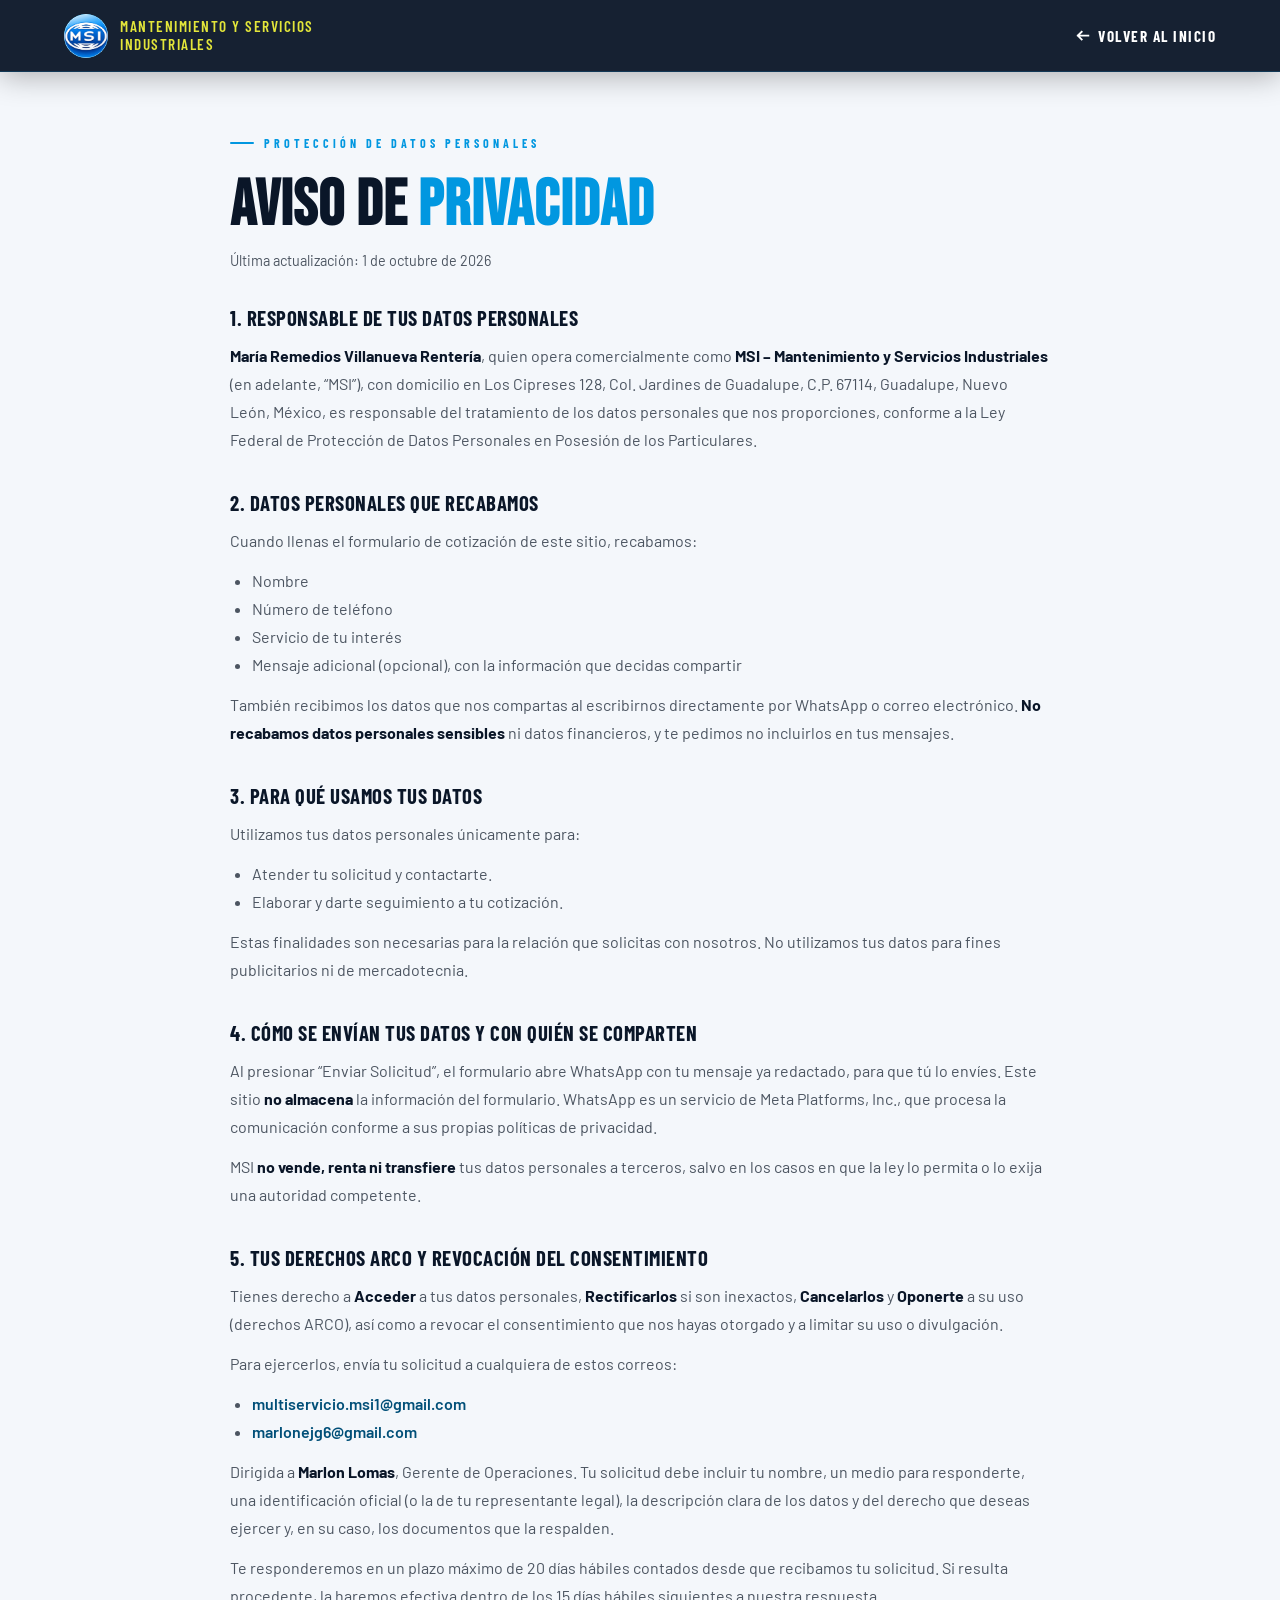
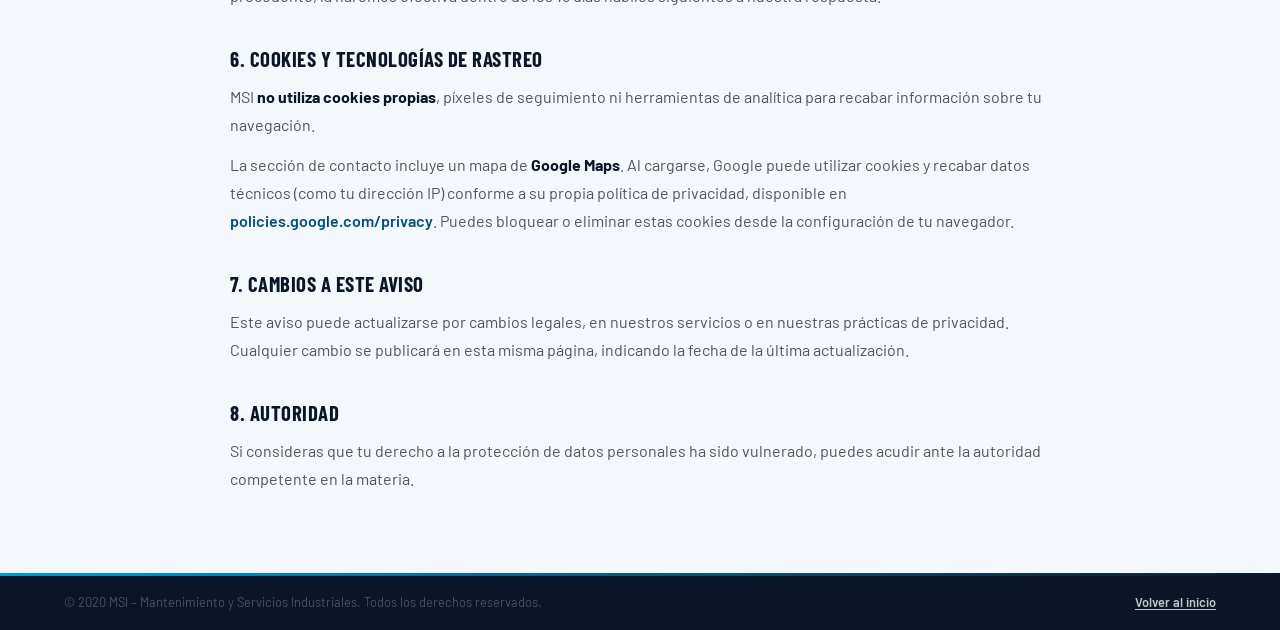
==== commit bb56be77: "Add files via upload" ====
--- a/aviso-de-privacidad.html
+++ b/aviso-de-privacidad.html
@@ -1 +1 @@
-<!DOCTYPE html> <html lang="es"> <head> <meta charset="UTF-8"/> <meta name="viewport" content="width=device-width,initial-scale=1,viewport-fit=cover"/> <meta name="description" content="Aviso de Privacidad de MSI – Mantenimiento y Servicios Industriales: qué datos personales recabamos, para qué los usamos y cómo ejercer tus derechos ARCO."/> <link rel="icon" href="assets/favicon/favicon.ico?v=1.3" sizes="any"/> <link rel="icon" type="image/png" sizes="32x32" href="assets/favicon/favicon-32x32.png?v=1.3"/> <link rel="icon" type="image/png" sizes="16x16" href="assets/favicon/favicon-16x16.png?v=1.3"/> <link rel="apple-touch-icon" sizes="180x180" href="assets/favicon/apple-touch-icon.png?v=1.3"/> <link rel="manifest" href="assets/favicon/site.webmanifest?v=1.3"/> <meta name="theme-color" content="#0a1628"/> <title>Aviso de Privacidad | MSI – Mantenimiento y Servicios Industriales</title> <link rel="stylesheet" href="css/styles.css?v=1.7"/> </head> <body class="legal-page"> <header class="scrolled"> <a href="index.html" class="header-logo"> <div class="header-logo-img"> <img src="assets/imagenes/logo.webp" alt="MSI Logo" width="48" height="48"/> </div> <div class="header-logo-text"> <span class="tagline">Mantenimiento y Servicios<br>Industriales</span> </div> </a> <a href="index.html" class="legal-back"> <svg class="btn-arrow" viewBox="0 0 16 16" aria-hidden="true" focusable="false"><path d="M14 8H3M7 4L3 8l4 4" fill="none" stroke="currentColor" stroke-width="2" stroke-linecap="square"/></svg> Volver al inicio </a> </header> <main class="legal-main"> <div class="container legal-container"> <div class="section-label">Protección de datos personales</div> <h1 class="section-title">Aviso de <span class="accent">Privacidad</span></h1> <p class="legal-updated">Última actualización: 1 de octubre de 2026</p> <section class="legal-block"> <h2>1. Responsable de tus datos personales</h2> <p> <strong>María Remedios Villanueva Rentería</strong>, quien opera comercialmente como <strong>MSI – Mantenimiento y Servicios Industriales</strong> (en adelante, “MSI”), con domicilio en Los Cipreses 128, Col. Jardines de Guadalupe, C.P. 67114, Guadalupe, Nuevo León, México, es responsable del tratamiento de los datos personales que nos proporciones, conforme a la Ley Federal de Protección de Datos Personales en Posesión de los Particulares. </p> </section> <section class="legal-block"> <h2>2. Datos personales que recabamos</h2> <p>Cuando llenas el formulario de cotización de este sitio, recabamos:</p> <ul> <li>Nombre</li> <li>Número de teléfono</li> <li>Servicio de tu interés</li> <li>Mensaje adicional (opcional), con la información que decidas compartir</li> </ul> <p> También recibimos los datos que nos compartas al escribirnos directamente por WhatsApp o correo electrónico. <strong>No recabamos datos personales sensibles</strong> ni datos financieros, y te pedimos no incluirlos en tus mensajes. </p> </section> <section class="legal-block"> <h2>3. Para qué usamos tus datos</h2> <p>Utilizamos tus datos personales únicamente para:</p> <ul> <li>Atender tu solicitud y contactarte.</li> <li>Elaborar y darte seguimiento a tu cotización.</li> </ul> <p> Estas finalidades son necesarias para la relación que solicitas con nosotros. No utilizamos tus datos para fines publicitarios ni de mercadotecnia. </p> </section> <section class="legal-block"> <h2>4. Cómo se envían tus datos y con quién se comparten</h2> <p> Al presionar “Enviar Solicitud”, el formulario abre WhatsApp con tu mensaje ya redactado, para que tú lo envíes. Este sitio <strong>no almacena</strong> la información del formulario. WhatsApp es un servicio de Meta Platforms, Inc., que procesa la comunicación conforme a sus propias políticas de privacidad. </p> <p> MSI <strong>no vende, renta ni transfiere</strong> tus datos personales a terceros, salvo en los casos en que la ley lo permita o lo exija una autoridad competente. </p> </section> <section class="legal-block"> <h2>5. Tus derechos ARCO y revocación del consentimiento</h2> <p> Tienes derecho a <strong>Acceder</strong> a tus datos personales, <strong>Rectificarlos</strong> si son inexactos, <strong>Cancelarlos</strong> y <strong>Oponerte</strong> a su uso (derechos ARCO), así como a revocar el consentimiento que nos hayas otorgado y a limitar su uso o divulgación. </p> <p>Para ejercerlos, envía tu solicitud a cualquiera de estos correos:</p> <ul class="legal-contact"> <li><a href="mailto:multiservicio.msi1@gmail.com">multiservicio.msi1@gmail.com</a></li> <li><a href="mailto:marlonejg6@gmail.com">marlonejg6@gmail.com</a></li> </ul> <p> Dirigida a <strong>Marlon Lomas</strong>, Gerente de Operaciones. Tu solicitud debe incluir tu nombre, un medio para responderte, una identificación oficial (o la de tu representante legal), la descripción clara de los datos y del derecho que deseas ejercer y, en su caso, los documentos que la respalden. </p> <p> Te responderemos en un plazo máximo de 20 días hábiles contados desde que recibamos tu solicitud. Si resulta procedente, la haremos efectiva dentro de los 15 días hábiles siguientes a nuestra respuesta. </p> </section> <section class="legal-block"> <h2>6. Cookies y tecnologías de rastreo</h2> <p> MSI <strong>no utiliza cookies propias</strong>, píxeles de seguimiento ni herramientas de analítica para recabar información sobre tu navegación. </p> <p> La sección de contacto incluye un mapa de <strong>Google Maps</strong>. Al cargarse, Google puede utilizar cookies y recabar datos técnicos (como tu dirección IP) conforme a su propia política de privacidad, disponible en <a href="https://policies.google.com/privacy?hl=es" target="_blank" rel="noopener">policies.google.com/privacy</a>. Puedes bloquear o eliminar estas cookies desde la configuración de tu navegador. </p> </section> <section class="legal-block"> <h2>7. Cambios a este aviso</h2> <p> Este aviso puede actualizarse por cambios legales, en nuestros servicios o en nuestras prácticas de privacidad. Cualquier cambio se publicará en esta misma página, indicando la fecha de la última actualización. </p> </section> <section class="legal-block"> <h2>8. Autoridad</h2> <p> Si consideras que tu derecho a la protección de datos personales ha sido vulnerado, puedes acudir ante la autoridad competente en la materia. </p> </section> </div> </main> <footer class="legal-footer"> <div class="container"> <div class="footer-bottom"> <p>© 2020 MSI – Mantenimiento y Servicios Industriales. Todos los derechos reservados.</p> <p><a href="index.html" class="footer-legal-link">Volver al inicio</a></p> </div> </div> </footer> </body> </html> +<!DOCTYPE html> <html lang="es"> <head> <meta charset="UTF-8"/> <meta name="viewport" content="width=device-width,initial-scale=1,viewport-fit=cover"/> <meta name="description" content="Aviso de Privacidad de MSI – Mantenimiento y Servicios Industriales: qué datos personales recabamos, para qué los usamos y cómo ejercer tus derechos ARCO."/> <link rel="icon" href="assets/favicon/favicon.ico?v=1.3" sizes="any"/> <link rel="icon" type="image/png" sizes="32x32" href="assets/favicon/favicon-32x32.png?v=1.3"/> <link rel="icon" type="image/png" sizes="16x16" href="assets/favicon/favicon-16x16.png?v=1.3"/> <link rel="apple-touch-icon" sizes="180x180" href="assets/favicon/apple-touch-icon.png?v=1.3"/> <link rel="manifest" href="assets/favicon/site.webmanifest?v=1.3"/> <meta name="theme-color" content="#0a1628"/> <title>Aviso de Privacidad | MSI – Mantenimiento y Servicios Industriales</title> <link rel="stylesheet" href="css/styles.css?v=3.5"/> </head> <body class="legal-page"> <header class="scrolled"> <a href="index.html" class="header-logo"> <div class="header-logo-img"> <img src="assets/imagenes/logo.webp" alt="MSI Logo" width="48" height="48"/> </div> <div class="header-logo-text"> <span class="tagline">Mantenimiento y Servicios<br>Industriales</span> </div> </a> <a href="index.html" class="legal-back"> <svg class="btn-arrow" viewBox="0 0 16 16" aria-hidden="true" focusable="false"><path d="M14 8H3M7 4L3 8l4 4" fill="none" stroke="currentColor" stroke-width="2" stroke-linecap="square"/></svg> Volver al inicio </a> </header> <main class="legal-main"> <div class="container legal-container"> <div class="section-label">Protección de datos personales</div> <h1 class="section-title">Aviso de <span class="accent">Privacidad</span></h1> <p class="legal-updated">Última actualización: 1 de octubre de 2026</p> <section class="legal-block"> <h2>1. Responsable de tus datos personales</h2> <p> <strong>María Remedios Villanueva Rentería</strong>, quien opera comercialmente como <strong>MSI – Mantenimiento y Servicios Industriales</strong> (en adelante, “MSI”), con domicilio en Los Cipreses 128, Col. Jardines de Guadalupe, C.P. 67114, Guadalupe, Nuevo León, México, es responsable del tratamiento de los datos personales que nos proporciones, conforme a la Ley Federal de Protección de Datos Personales en Posesión de los Particulares. </p> </section> <section class="legal-block"> <h2>2. Datos personales que recabamos</h2> <p>Cuando llenas el formulario de cotización de este sitio, recabamos:</p> <ul> <li>Nombre</li> <li>Número de teléfono</li> <li>Servicio de tu interés</li> <li>Mensaje adicional (opcional), con la información que decidas compartir</li> </ul> <p> También recibimos los datos que nos compartas al escribirnos directamente por WhatsApp o correo electrónico. <strong>No recabamos datos personales sensibles</strong> ni datos financieros, y te pedimos no incluirlos en tus mensajes. </p> </section> <section class="legal-block"> <h2>3. Para qué usamos tus datos</h2> <p>Utilizamos tus datos personales únicamente para:</p> <ul> <li>Atender tu solicitud y contactarte.</li> <li>Elaborar y darte seguimiento a tu cotización.</li> </ul> <p> Estas finalidades son necesarias para la relación que solicitas con nosotros. No utilizamos tus datos para fines publicitarios ni de mercadotecnia. </p> </section> <section class="legal-block"> <h2>4. Cómo se envían tus datos y con quién se comparten</h2> <p> Al presionar “Enviar Solicitud”, el formulario abre WhatsApp con tu mensaje ya redactado, para que tú lo envíes. Este sitio <strong>no almacena</strong> la información del formulario. WhatsApp es un servicio de Meta Platforms, Inc., que procesa la comunicación conforme a sus propias políticas de privacidad. </p> <p> MSI <strong>no vende, renta ni transfiere</strong> tus datos personales a terceros, salvo en los casos en que la ley lo permita o lo exija una autoridad competente. </p> </section> <section class="legal-block"> <h2>5. Tus derechos ARCO y revocación del consentimiento</h2> <p> Tienes derecho a <strong>Acceder</strong> a tus datos personales, <strong>Rectificarlos</strong> si son inexactos, <strong>Cancelarlos</strong> y <strong>Oponerte</strong> a su uso (derechos ARCO), así como a revocar el consentimiento que nos hayas otorgado y a limitar su uso o divulgación. </p> <p>Para ejercerlos, envía tu solicitud a cualquiera de estos correos:</p> <ul class="legal-contact"> <li><a href="mailto:multiservicio.msi1@gmail.com">multiservicio.msi1@gmail.com</a></li> <li><a href="mailto:marlonejg6@gmail.com">marlonejg6@gmail.com</a></li> </ul> <p> Dirigida a <strong>Marlon Lomas</strong>, Gerente de Operaciones. Tu solicitud debe incluir tu nombre, un medio para responderte, una identificación oficial (o la de tu representante legal), la descripción clara de los datos y del derecho que deseas ejercer y, en su caso, los documentos que la respalden. </p> <p> Te responderemos en un plazo máximo de 20 días hábiles contados desde que recibamos tu solicitud. Si resulta procedente, la haremos efectiva dentro de los 15 días hábiles siguientes a nuestra respuesta. </p> </section> <section class="legal-block"> <h2>6. Cookies y tecnologías de rastreo</h2> <p> MSI <strong>no utiliza cookies propias</strong>, píxeles de seguimiento ni herramientas de analítica para recabar información sobre tu navegación. </p> <p> La sección de contacto incluye un mapa de <strong>Google Maps</strong>. Al cargarse, Google puede utilizar cookies y recabar datos técnicos (como tu dirección IP) conforme a su propia política de privacidad, disponible en <a href="https://policies.google.com/privacy?hl=es" target="_blank" rel="noopener">policies.google.com/privacy</a>. Puedes bloquear o eliminar estas cookies desde la configuración de tu navegador. </p> </section> <section class="legal-block"> <h2>7. Cambios a este aviso</h2> <p> Este aviso puede actualizarse por cambios legales, en nuestros servicios o en nuestras prácticas de privacidad. Cualquier cambio se publicará en esta misma página, indicando la fecha de la última actualización. </p> </section> <section class="legal-block"> <h2>8. Autoridad</h2> <p> Si consideras que tu derecho a la protección de datos personales ha sido vulnerado, puedes acudir ante la autoridad competente en la materia. </p> </section> </div> </main> <footer class="legal-footer"> <div class="container"> <div class="footer-bottom"> <p>© 2020 MSI – Mantenimiento y Servicios Industriales. Todos los derechos reservados.</p> <p><a href="index.html" class="footer-legal-link">Volver al inicio</a></p> </div> </div> </footer> </body> </html> 
--- a/css/styles.css
+++ b/css/styles.css
@@ -1,2313 +1 @@
-/* ============================================
-   MSI - Mantenimiento y Servicios Industriales
-   styles.css
-   ============================================ */
-
-/* ── Fuentes locales (self-hosted) ── */
-@font-face {
-  font-family: 'Bebas Neue';
-  font-style: normal;
-  font-weight: 400;
-  font-display: swap;
-  src: url('../fonts/bebas-neue-latin-400.woff2') format('woff2');
-}
-
-@font-face {
-  font-family: 'Barlow';
-  font-style: normal;
-  font-weight: 300;
-  font-display: swap;
-  src: url('../fonts/barlow-latin-300.woff2') format('woff2');
-}
-
-@font-face {
-  font-family: 'Barlow';
-  font-style: normal;
-  font-weight: 400;
-  font-display: swap;
-  src: url('../fonts/barlow-latin-400.woff2') format('woff2');
-}
-
-@font-face {
-  font-family: 'Barlow';
-  font-style: normal;
-  font-weight: 500;
-  font-display: swap;
-  src: url('../fonts/barlow-latin-500.woff2') format('woff2');
-}
-
-@font-face {
-  font-family: 'Barlow';
-  font-style: normal;
-  font-weight: 600;
-  font-display: swap;
-  src: url('../fonts/barlow-latin-600.woff2') format('woff2');
-}
-
-@font-face {
-  font-family: 'Barlow';
-  font-style: normal;
-  font-weight: 700;
-  font-display: swap;
-  src: url('../fonts/barlow-latin-700.woff2') format('woff2');
-}
-
-@font-face {
-  font-family: 'Barlow';
-  font-style: normal;
-  font-weight: 900;
-  font-display: swap;
-  src: url('../fonts/barlow-latin-900.woff2') format('woff2');
-}
-
-@font-face {
-  font-family: 'Barlow Condensed';
-  font-style: normal;
-  font-weight: 400;
-  font-display: swap;
-  src: url('../fonts/barlow-condensed-latin-400.woff2') format('woff2');
-}
-
-@font-face {
-  font-family: 'Barlow Condensed';
-  font-style: normal;
-  font-weight: 600;
-  font-display: swap;
-  src: url('../fonts/barlow-condensed-latin-600.woff2') format('woff2');
-}
-
-@font-face {
-  font-family: 'Barlow Condensed';
-  font-style: normal;
-  font-weight: 700;
-  font-display: swap;
-  src: url('../fonts/barlow-condensed-latin-700.woff2') format('woff2');
-}
-
-/* ── Mobile CWV Optimizations ── */
-@media (max-width: 768px) {
-  /* Reduce hero height to prevent CLS on mobile */
-  #hero {
-    min-height: max(500px, calc(100svh - 72px));
-  }
-
-  /* GPU-accelerate carousel transitions */
-  .slide {
-    will-change: opacity, transform;
-    backface-visibility: hidden;
-    -webkit-backface-visibility: hidden;
-  }
-
-  /* Prevent layout shift from carousel */
-  .carousel-slides {
-    contain: layout style;
-  }
-
-  /* Optimize reveal animations for mobile */
-  .reveal {
-    transition-duration: 0.5s;
-    will-change: opacity, transform;
-  }
-
-  /* Content visibility for below-the-fold sections */
-  #nosotros, #servicios, #porque, #empresas, #videos, #portafolio, #contacto {
-    content-visibility: auto;
-    contain-intrinsic-size: auto 800px;
-  }
-
-  /* Ensure minimum touch target size (48px) */
-  .carousel-dot {
-    width: 48px;
-    height: 48px;
-    display: flex;
-    align-items: center;
-    justify-content: center;
-    padding: 12px;
-  }
-
-  .carousel-dot::before {
-    width: 12px;
-    height: 12px;
-  }
-
-  /* Optimize video cards for mobile */
-  .video-card {
-    contain: layout style;
-  }
-
-  /* Prevent CLS from service cards */
-  .service-card {
-    contain: layout style;
-  }
-
-  /* Optimize contact form for mobile */
-  .contact-form input,
-  .contact-form select,
-  .contact-form textarea {
-    font-size: 16px !important; /* Prevent zoom on iOS */
-  }
-}
-
-/* ── Variables ── */
-:root {
-  --blue: #0197e0;
-  --blue-dark: #0178b3;
-  --blue-deeper: #014f78;
-  --white: #ffffff;
-  --off-white: #f4f7fb;
-  --gray-light: #e8eef5;
-  --gray: #8a9ab0;
-  --dark: #0a1628;
-  --dark-mid: #0f2040;
-  --transition: 0.4s cubic-bezier(0.25, 0.46, 0.45, 0.94);
-}
-
-/* ── Reset ── */
-*,
-*::before,
-*::after {
-  box-sizing: border-box;
-  margin: 0;
-  padding: 0;
-  -webkit-tap-highlight-color: rgba(1, 151, 224, 0.12);
-}
-
-html {
-  scroll-behavior: smooth;
-  width: 100%;
-  max-width: 100%;
-  overflow-x: hidden;
-}
-
-body {
-  font-family: 'Barlow', sans-serif;
-  background: var(--off-white);
-  color: var(--dark);
-  width: 100%;
-  max-width: 100%;
-  overflow-x: hidden;
-}
-
-img {
-  max-width: 100%;
-  height: auto;
-  display: block;
-}
-
-a {
-  text-decoration: none;
-  color: inherit;
-}
-
-ul {
-  list-style: none;
-}
-
-/* ============================================
-   HEADER / NAV
-   ============================================ */
-header {
-  position: fixed;
-  top: 0;
-  left: 0;
-  right: 0;
-  z-index: 1000;
-  display: flex;
-  align-items: center;
-  justify-content: space-between;
-  padding: env(safe-area-inset-top, 0px) 5% 0;
-  height: calc(72px + env(safe-area-inset-top, 0px));
-  background: transparent;
-  backdrop-filter: blur(0px);
-  border-bottom: 1px solid transparent;
-  transition: background var(--transition), backdrop-filter var(--transition), border-color var(--transition), box-shadow var(--transition);
-}
-
-header.scrolled,
-header.open-menu {
-  background: rgba(10, 22, 40, 0.95);
-  -webkit-backdrop-filter: blur(14px);
-  backdrop-filter: blur(14px);
-  border-bottom: 1px solid rgba(1, 151, 224, 0.2);
-  box-shadow: 0 4px 30px rgba(0, 0, 0, 0.3);
-}
-
-.header-logo {
-  display: flex;
-  align-items: center;
-  gap: 12px;
-}
-
-.header-logo-img {
-  width: 44px;
-  height: 44px;
-  border-radius: 50%;
-  background: var(--blue);
-  display: flex;
-  align-items: center;
-  justify-content: center;
-  overflow: hidden;
-  flex-shrink: 0;
-}
-
-.header-logo-img img {
-  width: 100%;
-  height: 100%;
-  object-fit: cover;
-}
-
-.header-logo-img .logo-placeholder {
-  font-family: 'Bebas Neue', sans-serif;
-  font-size: 1.3rem;
-  color: var(--white);
-  letter-spacing: 2px;
-}
-
-.header-logo-text {
-  display: flex;
-  flex-direction: column;
-}
-
-.header-logo-text .brand {
-  font-family: 'Bebas Neue', sans-serif;
-  font-size: 1.5rem;
-  color: var(--white);
-  letter-spacing: 4px;
-  line-height: 1;
-}
-
-.header-logo-text .tagline {
-  font-size: 0.6rem;
-  color: #e3e63a;
-  letter-spacing: 2px;
-  text-transform: uppercase;
-}
-
-nav ul {
-  display: flex;
-  gap: 32px;
-  align-items: center;
-}
-
-nav a {
-  font-family: 'Barlow Condensed', sans-serif;
-  font-size: 1rem;
-  font-weight: 700;
-  color: var(--white);
-  letter-spacing: 1.5px;
-  text-transform: uppercase;
-  transition: color var(--transition);
-  position: relative;
-  padding-bottom: 4px;
-}
-
-nav a::after {
-  content: '';
-  position: absolute;
-  bottom: 0;
-  left: 0;
-  width: 0;
-  height: 2px;
-  background: var(--blue);
-  transition: width var(--transition);
-}
-
-nav a:hover {
-  color: var(--white);
-}
-
-header.scrolled nav a {
-  color: rgba(255, 255, 255, 0.8);
-  font-weight: 600;
-}
-
-header.scrolled nav a:hover {
-  color: var(--white);
-}
-
-nav a:hover::after {
-  width: 100%;
-}
-
-nav a.nav-active {
-  color: var(--white) !important;
-}
-
-nav a.nav-active::after {
-  width: 100%;
-}
-
-.mobile-nav a.nav-active {
-  color: var(--blue) !important;
-}
-
-.nav-cta {
-  background: var(--blue) !important;
-  color: var(--white) !important;
-  padding: 8px 20px !important;
-  border-radius: 4px;
-  font-weight: 700 !important;
-  transition: background var(--transition), transform 0.2s !important;
-}
-
-.nav-cta:hover {
-  background: var(--blue-dark) !important;
-  transform: translateY(-1px);
-}
-
-.nav-cta::after {
-  display: none !important;
-}
-
-/* Hamburger */
-.hamburger {
-  display: none;
-  flex-direction: column;
-  gap: 5px;
-  cursor: pointer;
-  padding: 10px;
-  background: rgba(255, 255, 255, 0.05);
-  border: 1px solid rgba(255, 255, 255, 0.1);
-  border-radius: 8px;
-  transition: all var(--transition);
-  outline: none;
-}
-
-.hamburger:hover {
-  background: rgba(255, 255, 255, 0.1);
-  border-color: rgba(255, 255, 255, 0.2);
-}
-
-.hamburger span {
-  display: block;
-  width: 24px;
-  height: 2px;
-  background: var(--white);
-  border-radius: 2px;
-  transition: all var(--transition);
-}
-
-.hamburger span:nth-child(2) {
-  width: 16px;
-  align-self: flex-end;
-}
-
-.hamburger:hover span:nth-child(2) {
-  width: 24px;
-}
-
-.hamburger.open {
-  background: rgba(239, 68, 68, 0.15);
-  border-color: rgba(239, 68, 68, 0.3);
-}
-
-.hamburger.open span {
-  background: #ef4444;
-}
-
-.hamburger.open span:nth-child(1) {
-  transform: translateY(7px) rotate(45deg);
-}
-
-.hamburger.open span:nth-child(2) {
-  opacity: 0;
-  width: 0;
-}
-
-.hamburger.open span:nth-child(3) {
-  transform: translateY(-7px) rotate(-45deg);
-}
-
-/* Mobile Nav */
-.mobile-nav {
-  display: flex;
-  position: fixed;
-  top: calc(72px + env(safe-area-inset-top, 0px));
-  left: 0;
-  right: 0;
-  bottom: 0;
-  background: rgba(10, 22, 40, 0.98);
-  -webkit-backdrop-filter: blur(14px);
-  backdrop-filter: blur(14px);
-  z-index: 1001;
-  flex-direction: column;
-  padding: 20px 5% calc(30px + env(safe-area-inset-bottom, 16px));
-  border-bottom: 2px solid var(--blue);
-  min-height: calc(100vh - (72px + env(safe-area-inset-top, 0px)));
-
-  /* Animación premium de apertura */
-  opacity: 0;
-  transform: translateY(-15px);
-  pointer-events: none;
-  transition: opacity 0.3s cubic-bezier(0.4, 0, 0.2, 1), transform 0.3s cubic-bezier(0.4, 0, 0.2, 1);
-}
-
-.mobile-nav.open {
-  opacity: 1;
-  transform: translateY(0);
-  pointer-events: auto;
-}
-
-@media (min-width: 769px) {
-  .mobile-nav {
-    display: none !important;
-  }
-}
-
-.mobile-nav a {
-  font-family: 'Barlow Condensed', sans-serif;
-  font-size: 1.3rem;
-  font-weight: 600;
-  color: rgba(255, 255, 255, 0.85);
-  letter-spacing: 2px;
-  text-transform: uppercase;
-  padding: 12px 0;
-  border-bottom: 1px solid rgba(255, 255, 255, 0.06);
-  transition: color var(--transition);
-}
-
-.mobile-nav a:hover {
-  color: var(--blue);
-}
-
-/* ============================================
-   HERO CAROUSEL
-   ============================================ */
-#hero {
-  position: relative;
-  width: 100%;
-  height: 100vh;
-  height: min(100svh, 100dvh);
-  min-height: max(680px, calc(100svh - 72px - env(safe-area-inset-top, 0px)));
-  overflow: hidden;
-  padding: 0;
-}
-
-.carousel {
-  width: 100%;
-  height: 100%;
-  position: relative;
-}
-
-.carousel-slides {
-  width: 100%;
-  height: 100%;
-  position: relative;
-}
-
-.slide {
-  position: absolute;
-  inset: 0;
-  opacity: 0;
-  transform: scale(1.12); /* Empieza con zoom */
-  transition: opacity 1.2s ease, transform 10s ease-out;
-  background-size: cover;
-  background-position: center;
-}
-
-.slide.active {
-  opacity: 1;
-  transform: scale(1); /* Se aleja a su tamaño normal */
-}
-
-/* Gradient overlay on all slides - Neutral dark gradient for readability without blue tint */
-.slide::after {
-  content: '';
-  position: absolute;
-  inset: 0;
-  background: linear-gradient(90deg, rgba(0, 0, 0, 0.65) 0%, rgba(0, 0, 0, 0.25) 35%, transparent 70%);
-}
-
-/* Placeholder backgrounds for slides without images */
-.slide:nth-child(1) {
-  background-color: #0a1628;
-  background-image: url('../assets/imagenes/hero1.webp');
-}
-
-.slide:nth-child(2) {
-  background-color: #0f2040;
-  background-image: url('../assets/imagenes/hero2.webp');
-}
-
-.slide:nth-child(3) {
-  background-color: #082035;
-  background-image: url('../assets/imagenes/hero3.webp');
-}
-
-.slide:nth-child(4) {
-  background-color: #0d1f3c;
-  background-image: url('../assets/imagenes/hero4.webp');
-}
-
-.slide:nth-child(5) {
-  background-color: #091a2e;
-  background-image: url('../assets/imagenes/hero5.webp');
-}
-
-.slide:nth-child(6) {
-  background-color: #0a1f38;
-  background-image: url('../assets/imagenes/hero6.webp');
-}
-
-.slide:nth-child(7) {
-  background-color: #0c1d35;
-  background-image: url('../assets/imagenes/hero7.webp');
-}
-
-.hero-content {
-  position: absolute;
-  top: 0;
-  left: 50%;
-  bottom: 0;
-  z-index: 10;
-  display: flex;
-  flex-direction: column;
-  align-items: flex-start;
-  justify-content: center;
-  padding: calc(72px + 2rem) 8% calc(80px + env(safe-area-inset-bottom, 16px));
-  max-width: 820px;
-  width: min(100%, 820px);
-  transform: translateX(-50%);
-}
-
-.hero-badge {
-  display: inline-flex;
-  align-items: center;
-  gap: 8px;
-  background: rgba(0, 0, 0, 0.55);
-  border: 1px solid rgba(0, 0, 0, 0.75);
-  color: #ffffff;
-  font-family: 'Barlow Condensed', sans-serif;
-  font-size: 0.75rem;
-  font-weight: 600;
-  letter-spacing: 3px;
-  text-transform: uppercase;
-  padding: 6px 14px;
-  border-radius: 2px;
-  margin-bottom: 22px;
-  animation: heroFadeUp 0.8s 0.2s both;
-}
-
-.hero-badge span {
-  width: 6px;
-  height: 6px;
-  background: #ffffff;
-  border-radius: 50%;
-  display: block;
-}
-
-.hero-title {
-  font-family: 'Bebas Neue', sans-serif;
-  font-size: clamp(3.5rem, 7vw, 7rem);
-  color: var(--white);
-  line-height: 0.95;
-  letter-spacing: 1.5px;
-  animation: heroFadeUp 0.8s 0.4s both;
-}
-
-.hero-title .accent {
-  color: var(--blue);
-}
-
-.hero-subtitle {
-  margin-top: 20px;
-  font-family: 'Barlow', sans-serif;
-  font-size: clamp(1rem, 2vw, 1.25rem);
-  font-weight: 300;
-  color: rgba(255, 255, 255, 0.95);
-  background: rgba(0, 0, 0, 0.42);
-  backdrop-filter: blur(4px);
-  -webkit-backdrop-filter: blur(4px);
-  padding: 14px 20px;
-  border-radius: 8px;
-  max-width: 560px;
-  line-height: 1.6;
-  animation: heroFadeUp 0.8s 0.6s both;
-}
-
-.hero-actions {
-  display: flex;
-  gap: 16px;
-  margin-top: 36px;
-  flex-wrap: wrap;
-  animation: heroFadeUp 0.8s 0.8s both;
-}
-
-@keyframes heroFadeUp {
-  from {
-    opacity: 0;
-    transform: translateY(30px);
-  }
-
-  to {
-    opacity: 1;
-    transform: translateY(0);
-  }
-}
-
-.btn-primary {
-  background: var(--blue);
-  color: var(--white);
-  font-family: 'Barlow Condensed', sans-serif;
-  font-size: 1rem;
-  font-weight: 700;
-  letter-spacing: 2px;
-  text-transform: uppercase;
-  padding: 14px 32px;
-  border: none;
-  border-radius: 3px;
-  cursor: pointer;
-  display: inline-flex;
-  align-items: center;
-  gap: 8px;
-  transition: background var(--transition), transform 0.2s, box-shadow var(--transition);
-}
-
-.btn-primary:hover {
-  background: var(--blue-dark);
-  transform: translateY(-2px);
-  box-shadow: 0 8px 24px rgba(1, 151, 224, 0.4);
-}
-
-.btn-outline {
-  background: transparent;
-  color: var(--white);
-  font-family: 'Barlow Condensed', sans-serif;
-  font-size: 1rem;
-  font-weight: 600;
-  letter-spacing: 2px;
-  text-transform: uppercase;
-  padding: 13px 30px;
-  border: 1px solid rgba(255, 255, 255, 0.4);
-  border-radius: 3px;
-  cursor: pointer;
-  display: inline-flex;
-  align-items: center;
-  gap: 8px;
-  transition: border-color var(--transition), background var(--transition), transform 0.2s;
-}
-
-.btn-outline:hover {
-  border-color: var(--blue);
-  background: rgba(1, 151, 224, 0.1);
-  transform: translateY(-2px);
-}
-
-/* Carousel Controls */
-.carousel-controls {
-  position: absolute;
-  bottom: calc(36px + env(safe-area-inset-bottom, 0px));
-  left: 8%;
-  z-index: 20;
-  display: flex;
-  align-items: center;
-  gap: 12px;
-}
-
-.carousel-dot {
-  width: 28px;
-  height: 3px;
-  background: rgba(255, 255, 255, 0.3);
-  border-radius: 2px;
-  cursor: pointer;
-  transition: background var(--transition), width var(--transition);
-}
-
-.carousel-dot.active {
-  background: var(--blue);
-  width: 48px;
-}
-
-.carousel-arrows {
-  position: absolute;
-  bottom: calc(28px + env(safe-area-inset-bottom, 0px));
-  right: 5%;
-  z-index: 20;
-  display: flex;
-  gap: 10px;
-}
-
-.carousel-arrow {
-  width: 44px;
-  height: 44px;
-  border: 1px solid rgba(255, 255, 255, 0.25);
-  border-radius: 3px;
-  background: rgba(255, 255, 255, 0.08);
-  color: var(--white);
-  font-size: 1.2rem;
-  display: flex;
-  align-items: center;
-  justify-content: center;
-  cursor: pointer;
-  transition: background var(--transition), border-color var(--transition), transform var(--transition);
-}
-
-.carousel-arrow:hover {
-  background: var(--blue);
-  border-color: var(--blue);
-}
-
-/* Solo en Desktop (> 1024px), posicionar las flechas de lado a lado */
-@media (min-width: 1025px) {
-  .carousel-arrows {
-    position: absolute;
-    top: 50%;
-    bottom: auto;
-    left: 4%;
-    right: 4%;
-    transform: translateY(-50%);
-    display: flex;
-    justify-content: space-between;
-    width: auto;
-    z-index: 20;
-    pointer-events: none;
-  }
-
-  .carousel-arrow {
-    pointer-events: auto;
-  }
-
-  .carousel-arrow.prev:hover {
-    transform: translateX(-5px) scale(1.05);
-  }
-
-  .carousel-arrow.next:hover {
-    transform: translateX(5px) scale(1.05);
-  }
-}
-
-/* Scroll indicator */
-.scroll-hint {
-  position: absolute;
-  bottom: calc(36px + env(safe-area-inset-bottom, 0px));
-  left: 50%;
-  transform: translateX(-50%);
-  z-index: 20;
-  display: flex;
-  flex-direction: column;
-  align-items: center;
-  gap: 6px;
-  color: rgba(255, 255, 255, 0.5);
-  font-size: 0.65rem;
-  letter-spacing: 3px;
-  text-transform: uppercase;
-  font-family: 'Barlow Condensed', sans-serif;
-  animation: scrollBounce 2s ease-in-out infinite;
-}
-
-.scroll-hint::after {
-  content: '';
-  width: 1px;
-  height: 40px;
-  background: linear-gradient(to bottom, rgba(255, 255, 255, 0.4), transparent);
-}
-
-@keyframes scrollBounce {
-
-  0%,
-  100% {
-    transform: translateX(-50%) translateY(0);
-  }
-
-  50% {
-    transform: translateX(-50%) translateY(8px);
-  }
-}
-
-/* ============================================
-   SECTION COMMONS
-   ============================================ */
-section {
-  padding: 100px 0;
-}
-
-.container {
-  width: 90%;
-  max-width: 1200px;
-  margin: 0 auto;
-}
-
-.section-label {
-  display: inline-flex;
-  align-items: center;
-  gap: 10px;
-  font-family: 'Barlow Condensed', sans-serif;
-  font-size: 0.75rem;
-  font-weight: 700;
-  letter-spacing: 4px;
-  text-transform: uppercase;
-  color: var(--blue);
-  margin-bottom: 14px;
-}
-
-.section-label::before {
-  content: '';
-  display: block;
-  width: 24px;
-  height: 2px;
-  background: var(--blue);
-  border-radius: 2px;
-}
-
-.section-title {
-  font-family: 'Bebas Neue', sans-serif;
-  font-size: clamp(2.4rem, 5vw, 4rem);
-  color: var(--dark);
-  line-height: 1;
-  letter-spacing: 1px;
-}
-
-.section-title .accent {
-  color: var(--blue);
-}
-
-.section-text {
-  font-size: 1.05rem;
-  color: var(--gray);
-  line-height: 1.75;
-  max-width: 580px;
-}
-
-/* ============================================
-   ABOUT / NOSOTROS
-   ============================================ */
-#nosotros {
-  background: var(--white);
-  position: relative;
-  overflow: hidden;
-}
-
-#nosotros::before {
-  content: 'MSI';
-  position: absolute;
-  right: -2%;
-  top: 50%;
-  transform: translateY(-50%);
-  font-family: 'Bebas Neue', sans-serif;
-  font-size: 18rem;
-  color: rgba(1, 151, 224, 0.04);
-  pointer-events: none;
-  letter-spacing: -10px;
-}
-
-.nosotros-grid {
-  display: grid;
-  grid-template-columns: 1fr 1fr;
-  gap: 80px;
-  align-items: center;
-}
-
-.nosotros-img-wrap {
-  position: relative;
-}
-
-.nosotros-img-main {
-  width: 100%;
-  height: 460px;
-  object-fit: cover;
-  border-radius: 4px;
-  background: var(--gray-light);
-  display: flex;
-  align-items: center;
-  justify-content: center;
-  overflow: hidden;
-}
-
-.nosotros-img-main img {
-  width: 100%;
-  height: 100%;
-  object-fit: cover;
-}
-
-.nosotros-img-placeholder {
-  width: 100%;
-  height: auto;
-  background: transparent;
-  display: flex;
-  align-items: center;
-  justify-content: center;
-}
-
-.nosotros-img-placeholder img {
-  width: 100%;
-  height: auto;
-  max-height: 460px;
-  object-fit: contain;
-}
-
-.nosotros-img-badge {
-  position: absolute;
-  bottom: -24px;
-  right: -24px;
-  width: 130px;
-  height: 130px;
-  background: var(--blue);
-  border-radius: 50%;
-  display: flex;
-  flex-direction: column;
-  align-items: center;
-  justify-content: center;
-  box-shadow: 0 8px 30px rgba(1, 151, 224, 0.4);
-  border: 4px solid var(--white);
-}
-
-.nosotros-img-badge .years {
-  font-family: 'Bebas Neue', sans-serif;
-  font-size: 2.8rem;
-  color: var(--white);
-  line-height: 1;
-}
-
-.nosotros-img-badge .years-label {
-  font-size: 0.65rem;
-  color: rgba(255, 255, 255, 0.85);
-  letter-spacing: 2px;
-  text-transform: uppercase;
-  text-align: center;
-  line-height: 1.3;
-}
-
-.nosotros-content {
-  padding-right: 20px;
-}
-
-.nosotros-stats {
-  display: grid;
-  grid-template-columns: 1fr 1fr;
-  gap: 20px;
-  margin-top: 40px;
-}
-
-.stat-card {
-  background: var(--off-white);
-  border-left: 3px solid var(--blue);
-  padding: 18px 20px;
-  border-radius: 2px;
-}
-
-.stat-card .num {
-  font-family: 'Bebas Neue', sans-serif;
-  font-size: 2.4rem;
-  color: var(--blue);
-  line-height: 1;
-}
-
-.stat-card .label {
-  font-size: 0.8rem;
-  color: var(--gray);
-  letter-spacing: 1px;
-  margin-top: 4px;
-}
-
-/* ============================================
-   SERVICES
-   ============================================ */
-#servicios {
-  background: var(--off-white);
-  position: relative;
-}
-
-.servicios-header {
-  display: flex;
-  justify-content: space-between;
-  align-items: flex-end;
-  margin-bottom: 60px;
-  flex-wrap: wrap;
-  gap: 24px;
-}
-
-.services-grid {
-  display: grid;
-  grid-template-columns: repeat(auto-fill, minmax(310px, 1fr));
-  gap: 24px;
-}
-
-.service-card {
-  background: var(--white);
-  border-radius: 4px;
-  padding: 36px 30px;
-  position: relative;
-  overflow: hidden;
-  border: 1px solid var(--gray-light);
-  transition: transform var(--transition), box-shadow var(--transition), border-color var(--transition);
-  cursor: default;
-}
-
-.service-card::before {
-  content: '';
-  position: absolute;
-  top: 0;
-  left: 0;
-  width: 4px;
-  height: 0;
-  background: var(--blue);
-  transition: height var(--transition);
-}
-
-.service-card:hover {
-  transform: translateY(-6px);
-  box-shadow: 0 16px 40px rgba(0, 0, 0, 0.10);
-  border-color: rgba(1, 151, 224, 0.2);
-}
-
-.service-card:hover::before {
-  height: 100%;
-}
-
-.service-icon {
-  width: 56px;
-  height: 56px;
-  background: rgba(1, 151, 224, 0.1);
-  border-radius: 50%;
-  display: flex;
-  align-items: center;
-  justify-content: center;
-  margin-bottom: 22px;
-  font-size: 1.6rem;
-  transition: background var(--transition);
-}
-
-.service-card:hover .service-icon {
-  background: var(--blue);
-}
-
-.service-card:hover .service-icon svg {
-  fill: white;
-}
-
-.service-title {
-  font-family: 'Barlow Condensed', sans-serif;
-  font-size: 1.2rem;
-  font-weight: 700;
-  color: var(--dark);
-  letter-spacing: 0.5px;
-  margin-bottom: 10px;
-  text-transform: uppercase;
-}
-
-.service-desc {
-  font-size: 0.9rem;
-  color: var(--gray);
-  line-height: 1.65;
-}
-
-.service-num {
-  position: absolute;
-  top: 20px;
-  right: 24px;
-  font-family: 'Bebas Neue', sans-serif;
-  font-size: 3.5rem;
-  color: rgba(1, 151, 224, 0.07);
-  line-height: 1;
-  pointer-events: none;
-}
-
-/* ============================================
-   WHY US — FEATURES
-   ============================================ */
-#porque {
-  background: var(--dark);
-  position: relative;
-  overflow: hidden;
-}
-
-.porque-bg {
-  position: absolute;
-  left: 0;
-  right: 0;
-  top: -20%;
-  bottom: -20%;
-  background-image: url('../assets/imagenes/hero4.webp');
-  background-size: cover;
-  background-position: center;
-  background-repeat: no-repeat;
-  opacity: 0.22;
-  transform: translateY(0);
-  will-change: transform;
-  pointer-events: none;
-  z-index: 1;
-}
-
-#porque::before {
-  content: '';
-  position: absolute;
-  inset: 0;
-  background: radial-gradient(circle at top right, rgba(255, 255, 255, 0.05), transparent 45%);
-  pointer-events: none;
-  z-index: 2;
-}
-
-.porque-grid {
-  position: relative;
-  z-index: 3;
-}
-
-.porque-grid {
-  display: grid;
-  grid-template-columns: 1fr 1fr;
-  gap: 80px;
-  align-items: center;
-}
-
-.porque-content .section-title {
-  color: var(--white);
-}
-
-.porque-content .section-text {
-  color: rgba(255, 255, 255, 0.55);
-}
-
-.features-list {
-  display: flex;
-  flex-direction: column;
-  gap: 20px;
-  margin-top: 36px;
-}
-
-.feature-item {
-  display: flex;
-  gap: 18px;
-  align-items: flex-start;
-  opacity: 0;
-  transform: translateX(-20px);
-  transition: opacity 0.5s, transform 0.5s;
-}
-
-.feature-item.visible {
-  opacity: 1;
-  transform: translateX(0);
-}
-
-.feature-icon {
-  width: 44px;
-  height: 44px;
-  background: rgba(1, 151, 224, 0.15);
-  border: 1px solid rgba(1, 151, 224, 0.3);
-  border-radius: 50%;
-  display: flex;
-  align-items: center;
-  justify-content: center;
-  font-size: 1.1rem;
-  flex-shrink: 0;
-  color: var(--blue);
-}
-
-.feature-text h4 {
-  font-family: 'Barlow Condensed', sans-serif;
-  font-size: 1rem;
-  font-weight: 700;
-  color: var(--white);
-  letter-spacing: 1px;
-  text-transform: uppercase;
-  margin-bottom: 4px;
-}
-
-.feature-text p {
-  font-size: 0.9rem;
-  color: rgba(255, 255, 255, 0.5);
-  line-height: 1.6;
-}
-
-.porque-visual {
-  display: grid;
-  grid-template-columns: 1fr 1fr;
-  grid-template-rows: 1fr 1fr;
-  gap: 16px;
-  height: 480px;
-}
-
-.pq-card {
-  background: rgba(255, 255, 255, 0.04);
-  border: 1px solid rgba(255, 255, 255, 0.07);
-  border-radius: 4px;
-  display: flex;
-  flex-direction: column;
-  align-items: center;
-  justify-content: center;
-  gap: 10px;
-  transition: background var(--transition), border-color var(--transition);
-}
-
-.pq-card:hover {
-  background: rgba(1, 151, 224, 0.1);
-  border-color: rgba(1, 151, 224, 0.3);
-}
-
-.pq-card:first-child {
-  grid-column: span 2;
-}
-
-.pq-card .big-num {
-  font-family: 'Bebas Neue', sans-serif;
-  font-size: 3.8rem;
-  color: var(--blue);
-  line-height: 1;
-}
-
-.pq-card .pq-label {
-  font-size: 0.8rem;
-  color: rgba(255, 255, 255, 0.5);
-  letter-spacing: 2px;
-  text-transform: uppercase;
-}
-
-/* ============================================
-   EMPRESAS / CLIENTES
-   ============================================ */
-#empresas {
-  background: var(--white);
-  padding: 100px 0;
-  border-bottom: 1px solid var(--gray-light);
-}
-
-.empresas-grid {
-  display: grid;
-  grid-template-columns: repeat(3, 1fr);
-  gap: 30px;
-  align-items: center;
-  justify-content: center;
-}
-
-.empresa-logo-item {
-  background: var(--off-white);
-  border: 1px dashed rgba(1, 151, 224, 0.25);
-  border-radius: 6px;
-  height: 140px;
-  display: flex;
-  align-items: center;
-  justify-content: center;
-  padding: 20px;
-  transition: transform var(--transition), border-color var(--transition), box-shadow var(--transition), background var(--transition);
-  cursor: pointer;
-  overflow: hidden;
-  position: relative;
-}
-
-.empresa-logo-item:hover {
-  transform: translateY(-4px);
-  border-color: var(--blue);
-  background: var(--white);
-  box-shadow: 0 10px 25px rgba(0, 0, 0, 0.04);
-}
-
-.empresa-logo-item img {
-  max-width: 100%;
-  max-height: 100px;
-  object-fit: contain;
-  filter: grayscale(100%) opacity(0.85);
-  transition: filter var(--transition);
-}
-
-.empresa-logo-item:hover img {
-  filter: grayscale(0%) opacity(1);
-}
-
-.empresa-placeholder {
-  display: flex;
-  flex-direction: column;
-  align-items: center;
-  justify-content: center;
-  text-align: center;
-  color: var(--gray);
-  font-family: 'Barlow', sans-serif;
-  gap: 6px;
-}
-
-.empresa-placeholder-icon {
-  font-size: 1.8rem;
-  margin-bottom: 2px;
-  color: rgba(1, 151, 224, 0.4);
-  transition: color var(--transition), transform var(--transition);
-}
-
-.empresa-logo-item:hover .empresa-placeholder-icon {
-  color: var(--blue);
-  transform: scale(1.1);
-}
-
-.empresa-placeholder span {
-  font-size: 0.85rem;
-  font-weight: 600;
-  text-transform: uppercase;
-  letter-spacing: 1px;
-}
-
-.empresa-placeholder small {
-  font-size: 0.7rem;
-  color: rgba(10, 22, 40, 0.35);
-  font-family: monospace;
-}
-
-
-/* ============================================
-   VIDEOS DE PROYECTOS
-   ============================================ */
-#videos {
-  background: var(--off-white);
-  padding: 100px 0;
-  border-bottom: 1px solid var(--gray-light);
-}
-
-.videos-grid {
-  display: grid;
-  grid-template-columns: 1fr 1fr;
-  gap: 40px;
-}
-
-.video-card {
-  background: var(--white);
-  border: 1px solid var(--gray-light);
-  border-radius: 8px;
-  overflow: hidden;
-  box-shadow: 0 10px 30px rgba(0, 0, 0, 0.04);
-  transition: transform var(--transition), box-shadow var(--transition);
-}
-
-.video-card:hover {
-  transform: translateY(-6px);
-  box-shadow: 0 20px 40px rgba(0, 0, 0, 0.08);
-}
-
-.video-wrapper {
-  position: relative;
-  width: 100%;
-  aspect-ratio: 16 / 9;
-  background: var(--dark);
-  overflow: hidden;
-  cursor: pointer;
-}
-
-.video-poster {
-  position: absolute;
-  inset: 0;
-  background-size: cover;
-  background-position: center;
-  background-repeat: no-repeat;
-  opacity: 1;
-  transition: opacity var(--transition);
-  z-index: 2;
-  pointer-events: none;
-}
-
-.video-wrapper.playing .video-poster {
-  opacity: 0;
-  pointer-events: none;
-}
-
-.video-wrapper video {
-  width: 100%;
-  height: 100%;
-  object-fit: cover;
-  display: block;
-  position: relative;
-  z-index: 1;
-}
-
-.video-overlay {
-  position: absolute;
-  inset: 0;
-  background: rgba(10, 22, 40, 0.6);
-  display: flex;
-  flex-direction: column;
-  align-items: center;
-  justify-content: center;
-  gap: 12px;
-  transition: opacity var(--transition), visibility var(--transition);
-  z-index: 5;
-}
-
-.video-wrapper.playing .video-overlay {
-  opacity: 0;
-  visibility: hidden;
-  pointer-events: none;
-}
-
-.play-btn-circle {
-  width: 64px;
-  height: 64px;
-  background: var(--blue);
-  color: var(--white);
-  border-radius: 50%;
-  display: flex;
-  align-items: center;
-  justify-content: center;
-  box-shadow: 0 0 20px rgba(1, 151, 224, 0.5);
-  transition: transform var(--transition), background var(--transition), box-shadow var(--transition);
-}
-
-.video-overlay:hover .play-btn-circle {
-  transform: scale(1.15);
-  background: var(--blue-dark);
-  box-shadow: 0 0 30px rgba(1, 151, 224, 0.8);
-}
-
-.play-btn-circle svg {
-  width: 28px;
-  height: 28px;
-  margin-left: 4px;
-}
-
-.video-overlay-text {
-  font-family: 'Barlow Condensed', sans-serif;
-  font-size: 0.95rem;
-  font-weight: 700;
-  color: var(--white);
-  letter-spacing: 2px;
-  text-transform: uppercase;
-  text-shadow: 0 2px 4px rgba(0, 0, 0, 0.5);
-}
-
-.video-badge {
-  position: absolute;
-  top: 16px;
-  left: 16px;
-  background: rgba(10, 22, 40, 0.75);
-  -webkit-backdrop-filter: blur(4px);
-  backdrop-filter: blur(4px);
-  color: var(--blue);
-  font-family: 'Barlow Condensed', sans-serif;
-  font-size: 0.7rem;
-  font-weight: 700;
-  letter-spacing: 1.5px;
-  padding: 4px 10px;
-  border-radius: 3px;
-  z-index: 6;
-  border: 1px solid rgba(1, 151, 224, 0.3);
-}
-
-.video-info {
-  padding: 24px;
-}
-
-.video-info h4 {
-  font-family: 'Barlow Condensed', sans-serif;
-  font-size: 1.25rem;
-  font-weight: 700;
-  color: var(--dark);
-  text-transform: uppercase;
-  margin-bottom: 8px;
-  letter-spacing: 0.5px;
-}
-
-.video-info p {
-  font-size: 0.9rem;
-  color: var(--gray);
-  line-height: 1.5;
-}
-
-
-/* ============================================
-   PORTAFOLIO
-   ============================================ */
-#portafolio {
-  background: var(--white);
-  position: relative;
-  overflow: hidden;
-}
-
-.portafolio-grid {
-  display: grid;
-  grid-template-columns: 1.1fr 0.9fr;
-  gap: 80px;
-  align-items: center;
-}
-
-.portafolio-meta-list {
-  display: flex;
-  flex-direction: column;
-  gap: 16px;
-}
-
-.meta-item {
-  display: flex;
-  align-items: flex-start;
-  gap: 12px;
-}
-
-.meta-icon {
-  display: flex;
-  align-items: center;
-  justify-content: center;
-  width: 20px;
-  height: 20px;
-  background: rgba(1, 151, 224, 0.1);
-  color: var(--blue);
-  border-radius: 50%;
-  font-size: 0.75rem;
-  font-weight: 700;
-  flex-shrink: 0;
-  margin-top: 2px;
-}
-
-.meta-item span {
-  font-size: 0.95rem;
-  color: var(--gray);
-  line-height: 1.5;
-}
-
-.portafolio-card-wrap {
-  perspective: 1000px;
-}
-
-.pdf-card {
-  background: var(--white);
-  border: 1px solid var(--gray-light);
-  border-radius: 8px;
-  padding: 40px;
-  box-shadow: 0 10px 30px rgba(0, 0, 0, 0.04);
-  transition: transform var(--transition), box-shadow var(--transition), border-color var(--transition);
-  position: relative;
-}
-
-.pdf-card:hover {
-  transform: translateY(-6px);
-  box-shadow: 0 20px 40px rgba(0, 0, 0, 0.08);
-  border-color: rgba(1, 151, 224, 0.2);
-}
-
-.pdf-icon-wrap {
-  position: relative;
-  width: 72px;
-  height: 72px;
-  background: rgba(1, 151, 224, 0.08);
-  border-radius: 12px;
-  color: var(--blue);
-  display: flex;
-  align-items: center;
-  justify-content: center;
-  margin-bottom: 24px;
-}
-
-.pdf-icon-wrap svg {
-  width: 36px;
-  height: 36px;
-}
-
-.pdf-badge {
-  position: absolute;
-  bottom: -4px;
-  right: -4px;
-  background: #ef4444;
-  color: var(--white);
-  font-size: 0.6rem;
-  font-weight: 800;
-  padding: 2px 6px;
-  border-radius: 3px;
-  letter-spacing: 0.5px;
-}
-
-.pdf-info .pdf-tag {
-  display: inline-block;
-  font-family: 'Barlow Condensed', sans-serif;
-  font-size: 0.75rem;
-  font-weight: 700;
-  color: var(--blue);
-  letter-spacing: 2px;
-  text-transform: uppercase;
-  margin-bottom: 8px;
-}
-
-.pdf-info h3 {
-  font-family: 'Barlow Condensed', sans-serif;
-  font-size: 1.5rem;
-  font-weight: 700;
-  color: var(--dark);
-  text-transform: uppercase;
-  margin-bottom: 6px;
-  letter-spacing: 0.5px;
-}
-
-.pdf-info p {
-  font-size: 0.88rem;
-  color: var(--gray);
-  margin-bottom: 28px;
-}
-
-.pdf-actions {
-  display: flex;
-  gap: 14px;
-  flex-wrap: wrap;
-}
-
-.btn-pdf-view {
-  background: transparent;
-  color: var(--blue);
-  font-family: 'Barlow Condensed', sans-serif;
-  font-size: 0.9rem;
-  font-weight: 700;
-  letter-spacing: 1.5px;
-  text-transform: uppercase;
-  padding: 12px 22px;
-  border: 1px solid var(--blue);
-  border-radius: 3px;
-  cursor: pointer;
-  display: inline-flex;
-  align-items: center;
-  gap: 8px;
-  transition: background var(--transition), color var(--transition), transform 0.2s;
-  text-decoration: none;
-}
-
-.btn-pdf-view:hover {
-  background: rgba(1, 151, 224, 0.06);
-  transform: translateY(-2px);
-}
-
-.btn-pdf-download {
-  background: var(--blue);
-  color: var(--white);
-  font-family: 'Barlow Condensed', sans-serif;
-  font-size: 0.9rem;
-  font-weight: 700;
-  letter-spacing: 1.5px;
-  text-transform: uppercase;
-  padding: 12px 22px;
-  border: none;
-  border-radius: 3px;
-  cursor: pointer;
-  display: inline-flex;
-  align-items: center;
-  gap: 8px;
-  transition: background var(--transition), transform 0.2s, box-shadow var(--transition);
-  text-decoration: none;
-}
-
-.btn-pdf-download:hover {
-  background: var(--blue-dark);
-  transform: translateY(-2px);
-  box-shadow: 0 6px 18px rgba(1, 151, 224, 0.3);
-}
-
-/* ============================================
-   CONTACT
-   ============================================ */
-#contacto {
-  background: var(--off-white);
-}
-
-.contacto-grid {
-  display: grid;
-  grid-template-columns: 1fr 1fr;
-  gap: 80px;
-  align-items: start;
-}
-
-.contact-info-list {
-  display: flex;
-  flex-direction: column;
-  gap: 24px;
-  margin-top: 36px;
-}
-
-.contact-info-item {
-  display: flex;
-  gap: 16px;
-  align-items: flex-start;
-}
-
-.ci-icon {
-  width: 44px;
-  height: 44px;
-  background: rgba(1, 151, 224, 0.1);
-  border-radius: 50%;
-  display: flex;
-  align-items: center;
-  justify-content: center;
-  font-size: 1.1rem;
-  flex-shrink: 0;
-  color: var(--blue);
-}
-
-.ci-text h4 {
-  font-family: 'Barlow Condensed', sans-serif;
-  font-size: 0.85rem;
-  font-weight: 700;
-  color: var(--gray);
-  letter-spacing: 2px;
-  text-transform: uppercase;
-  margin-bottom: 4px;
-}
-
-.ci-text p,
-.ci-text a {
-  font-size: 1.05rem;
-  color: var(--dark);
-  font-weight: 500;
-  transition: color var(--transition);
-}
-
-.ci-text a:hover {
-  color: var(--blue);
-}
-
-/* Contact Form */
-.contact-form {
-  background: var(--white);
-  border: 1px solid var(--gray-light);
-  border-radius: 4px;
-  padding: 40px;
-  box-shadow: 0 10px 30px rgba(0, 0, 0, 0.04);
-}
-
-.contact-form h3 {
-  font-family: 'Barlow Condensed', sans-serif;
-  font-size: 1.4rem;
-  font-weight: 700;
-  color: var(--dark);
-  letter-spacing: 1px;
-  text-transform: uppercase;
-  margin-bottom: 28px;
-}
-
-.form-group {
-  margin-bottom: 20px;
-}
-
-.form-group label {
-  display: block;
-  font-size: 0.78rem;
-  font-weight: 700;
-  color: var(--gray);
-  letter-spacing: 2px;
-  text-transform: uppercase;
-  margin-bottom: 8px;
-}
-
-.form-group input,
-.form-group select,
-.form-group textarea {
-  width: 100%;
-  background: var(--white);
-  border: 1px solid var(--gray-light);
-  border-radius: 3px;
-  padding: 12px 16px;
-  font-family: 'Barlow', sans-serif;
-  font-size: 16px;
-  color: var(--dark);
-  transition: border-color var(--transition), box-shadow var(--transition);
-  outline: none;
-  -webkit-appearance: none;
-  appearance: none;
-}
-
-.form-group select {
-  background-image: url("data:image/svg+xml;charset=utf-8,%3Csvg xmlns='http://www.w3.org/2000/svg' viewBox='0 0 24 24' fill='none' stroke='%230197e0' stroke-width='2.5' stroke-linecap='round' stroke-linejoin='round'%3E%3Cpolyline points='6 9 12 15 18 9'/%3E%3C/svg%3E");
-  background-repeat: no-repeat;
-  background-position: right 16px center;
-  background-size: 16px;
-  padding-right: 40px;
-}
-
-.form-group input:focus,
-.form-group select:focus,
-.form-group textarea:focus {
-  border-color: var(--blue);
-  box-shadow: 0 0 0 3px rgba(1, 151, 224, 0.12);
-}
-
-.form-group textarea {
-  height: 110px;
-  resize: vertical;
-}
-
-.form-submit {
-  background: var(--blue);
-  color: var(--white);
-  font-family: 'Barlow Condensed', sans-serif;
-  font-size: 1rem;
-  font-weight: 700;
-  letter-spacing: 2px;
-  text-transform: uppercase;
-  padding: 14px 32px;
-  border: none;
-  border-radius: 3px;
-  cursor: pointer;
-  width: 100%;
-  transition: background var(--transition), transform 0.2s;
-}
-
-.form-submit:hover {
-  background: var(--blue-dark);
-  transform: translateY(-1px);
-}
-
-/* ============================================
-   MAP
-   ============================================ */
-#mapa {
-  height: 420px;
-  background: var(--gray-light);
-}
-
-#mapa iframe {
-  width: 100%;
-  height: 100%;
-  border: 0;
-  display: block;
-}
-
-/* ============================================
-   FOOTER
-   ============================================ */
-footer {
-  background: var(--dark);
-  padding: 60px 0 0;
-  position: relative;
-  overflow: hidden;
-}
-
-footer::before {
-  content: '';
-  position: absolute;
-  top: 0;
-  left: 0;
-  right: 0;
-  height: 3px;
-  background: linear-gradient(90deg, var(--blue), transparent);
-}
-
-.footer-grid {
-  display: grid;
-  grid-template-columns: 1.6fr 1fr 1fr;
-  gap: 60px;
-  margin-bottom: 50px;
-}
-
-.footer-brand {}
-
-.footer-logo-wrap {
-  display: flex;
-  flex-direction: column;
-  align-items: flex-start;
-  gap: 16px;
-  margin-bottom: 18px;
-}
-
-.footer-logo {
-  height: 54px;
-  width: auto;
-  max-width: 150px;
-  object-fit: contain;
-  flex-shrink: 0;
-}
-
-.footer-brand-name {
-  font-family: 'Bebas Neue', sans-serif;
-  font-size: 1.8rem;
-  color: var(--white);
-  letter-spacing: 4px;
-  line-height: 1;
-}
-
-.footer-brand-sub {
-  font-size: 0.65rem;
-  color: var(--blue);
-  letter-spacing: 3px;
-  text-transform: uppercase;
-}
-
-.footer-desc {
-  font-size: 0.9rem;
-  color: rgba(255, 255, 255, 0.4);
-  line-height: 1.75;
-  max-width: 280px;
-}
-
-.footer-col h4 {
-  font-family: 'Barlow Condensed', sans-serif;
-  font-size: 0.8rem;
-  font-weight: 700;
-  color: var(--blue);
-  letter-spacing: 3px;
-  text-transform: uppercase;
-  margin-bottom: 20px;
-}
-
-.footer-col ul li {
-  margin-bottom: 10px;
-}
-
-.footer-col ul li a {
-  font-size: 0.9rem;
-  color: rgba(255, 255, 255, 0.45);
-  transition: color var(--transition);
-  display: inline-flex;
-  align-items: center;
-  gap: 6px;
-}
-
-.footer-col ul li a:hover {
-  color: var(--blue);
-}
-
-.footer-contact-item {
-  display: flex;
-  gap: 10px;
-  align-items: flex-start;
-  margin-bottom: 14px;
-}
-
-.footer-contact-item .fc-icon {
-  color: var(--blue);
-  font-size: 0.9rem;
-  margin-top: 2px;
-  flex-shrink: 0;
-}
-
-.footer-contact-item p,
-.footer-contact-item a {
-  font-size: 0.88rem;
-  color: rgba(255, 255, 255, 0.45);
-  transition: color var(--transition);
-  line-height: 1.5;
-}
-
-.footer-contact-item a:hover {
-  color: var(--blue);
-}
-
-.footer-bottom {
-  border-top: 1px solid rgba(255, 255, 255, 0.06);
-  padding: 20px 0;
-  display: flex;
-  align-items: center;
-  justify-content: space-between;
-  flex-wrap: wrap;
-  gap: 12px;
-}
-
-.footer-bottom p {
-  font-size: 0.8rem;
-  color: rgba(255, 255, 255, 0.25);
-}
-
-.creator-link {
-  color: var(--blue);
-  font-weight: 600;
-  text-decoration: none;
-  transition: color var(--transition);
-}
-
-.creator-link:hover {
-  color: var(--white);
-  text-decoration: underline;
-}
-
-/* ============================================
-   WHATSAPP BUTTON
-   ============================================ */
-.whatsapp-btn {
-  position: fixed;
-  bottom: calc(28px + env(safe-area-inset-bottom, 0px));
-  right: calc(28px + env(safe-area-inset-right, 0px));
-  z-index: 900;
-  width: 60px;
-  height: 60px;
-  background: #25d366;
-  border-radius: 50%;
-  display: flex;
-  align-items: center;
-  justify-content: center;
-  box-shadow: 0 4px 20px rgba(37, 211, 102, 0.45);
-  transition: transform 0.3s, box-shadow 0.3s;
-  animation: waPop 0.5s 2.8s both;
-  isolation: isolate;
-}
-
-.whatsapp-btn::before,
-.whatsapp-btn::after {
-  content: '';
-  position: absolute;
-  inset: 0;
-  border-radius: 50%;
-  background: #25d366;
-  z-index: -1;
-  pointer-events: none;
-}
-
-.whatsapp-btn::before {
-  animation: waRadar 2.4s cubic-bezier(0.25, 0.46, 0.45, 0.94) infinite;
-}
-
-.whatsapp-btn::after {
-  animation: waRadar 2.4s cubic-bezier(0.25, 0.46, 0.45, 0.94) infinite;
-  animation-delay: 1.2s;
-}
-
-@keyframes waRadar {
-  0% {
-    transform: scale(1);
-    opacity: 0.6;
-  }
-
-  100% {
-    transform: scale(1.8);
-    opacity: 0;
-  }
-}
-
-@keyframes waPop {
-  from {
-    opacity: 0;
-    transform: scale(0);
-  }
-
-  to {
-    opacity: 1;
-    transform: scale(1);
-  }
-}
-
-.whatsapp-btn:hover {
-  transform: scale(1.12) translateY(-2px);
-  box-shadow: 0 8px 30px rgba(37, 211, 102, 0.55);
-}
-
-.whatsapp-btn svg {
-  width: 30px;
-  height: 30px;
-  fill: white;
-  z-index: 2;
-}
-
-.wa-tooltip {
-  position: absolute;
-  right: 72px;
-  white-space: nowrap;
-  background: var(--dark);
-  color: var(--white);
-  font-family: 'Barlow Condensed', sans-serif;
-  font-size: 0.85rem;
-  letter-spacing: 1px;
-  padding: 8px 14px;
-  border-radius: 3px;
-  pointer-events: none;
-  opacity: 0;
-  transform: translateX(6px);
-  transition: opacity 0.25s, transform 0.25s;
-}
-
-.wa-tooltip::after {
-  content: '';
-  position: absolute;
-  right: -6px;
-  top: 50%;
-  transform: translateY(-50%);
-  border: 6px solid transparent;
-  border-right: none;
-  border-left-color: var(--dark);
-}
-
-.whatsapp-btn:hover .wa-tooltip {
-  opacity: 1;
-  transform: translateX(0);
-}
-
-/* ============================================
-   SCROLL REVEAL UTILITY
-   ============================================ */
-.reveal {
-  opacity: 0;
-  transform: translateY(30px);
-  transition: opacity 0.7s ease, transform 0.7s ease;
-}
-
-.reveal.visible {
-  opacity: 1;
-  transform: translateY(0);
-}
-
-/* ============================================
-   RESPONSIVE
-   ============================================ */
-@media (max-width: 1024px) {
-  .carousel-arrows {
-    display: none;
-  }
-
-  .nosotros-grid {
-    grid-template-columns: 1fr;
-    gap: 50px;
-  }
-
-  .empresas-grid {
-    grid-template-columns: repeat(2, 1fr);
-  }
-
-  .portafolio-grid {
-    grid-template-columns: 1fr;
-    gap: 50px;
-  }
-
-  .porque-grid {
-    grid-template-columns: 1fr;
-    gap: 50px;
-  }
-
-  .contacto-grid {
-    grid-template-columns: 1fr;
-    gap: 50px;
-  }
-
-  .videos-grid {
-    gap: 30px;
-  }
-
-  .footer-grid {
-    grid-template-columns: 1fr 1fr;
-  }
-
-  .nosotros-img-badge {
-    right: 0;
-    bottom: -18px;
-  }
-
-  .porque-visual {
-    height: 280px;
-  }
-}
-
-@media (max-width: 768px) {
-  nav {
-    display: none;
-  }
-
-  .hamburger {
-    display: flex;
-  }
-
-  .footer-grid {
-    grid-template-columns: 1fr;
-    gap: 36px;
-  }
-
-  .hero-content {
-    padding: calc(72px + 1.6rem) 6% calc(70px + env(safe-area-inset-bottom, 16px));
-    align-items: center;
-    text-align: center;
-    max-width: 100%;
-  }
-
-  .hero-title {
-    font-size: clamp(2.8rem, 7vw, 4.2rem);
-    line-height: 1.02;
-    letter-spacing: 0.5px;
-  }
-
-  .hero-subtitle {
-    font-size: clamp(0.95rem, 2.2vw, 1.1rem);
-    max-width: 100%;
-    margin-inline: auto;
-  }
-
-  .hero-actions {
-    justify-content: center;
-    width: 100%;
-  }
-
-  section {
-    padding: 70px 0;
-  }
-
-  .nosotros-stats {
-    grid-template-columns: 1fr;
-  }
-
-  .services-grid {
-    grid-template-columns: 1fr;
-  }
-
-  .empresas-grid {
-    grid-template-columns: 1fr;
-    gap: 20px;
-  }
-
-  .videos-grid {
-    grid-template-columns: 1fr;
-    gap: 30px;
-  }
-
-  .contact-form {
-    padding: 28px 20px;
-  }
-
-  .pdf-card {
-    padding: 30px 20px;
-  }
-
-  .footer-bottom {
-    flex-direction: column;
-    text-align: center;
-  }
-}
-
-@media (max-width: 480px) {
-  .hero-content {
-    padding: calc(72px + 1.4rem) 5% calc(70px + env(safe-area-inset-bottom, 16px));
-    align-items: center;
-    text-align: center;
-    max-width: 100%;
-    width: 100%;
-  }
-
-  .hero-title {
-    font-size: clamp(2.2rem, 10vw, 3.2rem);
-    line-height: 1.12;
-    letter-spacing: 0.2px;
-  }
-
-  .hero-subtitle {
-    font-size: 0.95rem;
-    padding: 12px 16px;
-    max-width: 100%;
-    margin-inline: auto;
-  }
-
-  .hero-actions {
-    flex-direction: column;
-    width: 100%;
-    gap: 12px;
-  }
-
-  .btn-primary,
-  .btn-outline {
-    width: 100%;
-    justify-content: center;
-    padding: 14px 18px;
-  }
-
-  .empresa-logo-item {
-    height: 120px;
-  }
-
-  .play-btn-circle {
-    width: 52px;
-    height: 52px;
-  }
-
-  .play-btn-circle svg {
-    width: 22px;
-    height: 22px;
-    margin-left: 3px;
-  }
-
-  .btn-primary,
-  .btn-outline {
-    width: 100%;
-    justify-content: center;
-  }
-
-  .pdf-actions {
-    flex-direction: column;
-  }
-
-  .btn-pdf-view,
-  .btn-pdf-download {
-    width: 100%;
-    justify-content: center;
-  }
-
-  .carousel-arrows {
-    display: none;
-  }
-}
+@font-face{font-family:'Bebas Neue';font-style:normal;font-weight:400;font-display:swap;src:url('../fonts/bebas-neue-latin-400.woff2') format('woff2')}@font-face{font-family:Barlow;font-style:normal;font-weight:300;font-display:swap;src:url('../fonts/barlow-latin-300.woff2') format('woff2')}@font-face{font-family:Barlow;font-style:normal;font-weight:400;font-display:swap;src:url('../fonts/barlow-latin-400.woff2') format('woff2')}@font-face{font-family:Barlow;font-style:normal;font-weight:500;font-display:swap;src:url('../fonts/barlow-latin-500.woff2') format('woff2')}@font-face{font-family:Barlow;font-style:normal;font-weight:600;font-display:swap;src:url('../fonts/barlow-latin-600.woff2') format('woff2')}@font-face{font-family:Barlow;font-style:normal;font-weight:700;font-display:swap;src:url('../fonts/barlow-latin-700.woff2') format('woff2')}@font-face{font-family:Barlow;font-style:normal;font-weight:900;font-display:swap;src:url('../fonts/barlow-latin-900.woff2') format('woff2')}@font-face{font-family:'Barlow Condensed';font-style:normal;font-weight:400;font-display:swap;src:url('../fonts/barlow-condensed-latin-400.woff2') format('woff2')}@font-face{font-family:'Barlow Condensed';font-style:normal;font-weight:600;font-display:swap;src:url('../fonts/barlow-condensed-latin-600.woff2') format('woff2')}@font-face{font-family:'Barlow Condensed';font-style:normal;font-weight:700;font-display:swap;src:url('../fonts/barlow-condensed-latin-700.woff2') format('woff2')}@media (max-width:768px){#hero{min-height:max(500px,calc(100svh - 72px))}.slide{will-change:opacity,transform;backface-visibility:hidden;-webkit-backface-visibility:hidden}.carousel-slides{contain:layout style}#contacto,#empresas,#nosotros,#porque,#portafolio,#servicios,#videos{content-visibility:auto;contain-intrinsic-size:auto 800px}.video-card{contain:layout style}.service-card{contain:layout style}.contact-form input,.contact-form select,.contact-form textarea{font-size:16px!important}}:root{--blue:#0197e0;--blue-dark:#0178b3;--blue-deeper:#014f78;--white:#ffffff;--off-white:#f4f7fb;--gray-light:#e8eef5;--gray:#4c5561;--dark:#0a1628;--dark-mid:#0f2040;--transition:0.4s cubic-bezier(0.25, 0.46, 0.45, 0.94)}*,::after,::before{box-sizing:border-box;margin:0;padding:0;-webkit-tap-highlight-color:rgba(1,151,224,0.12)}html{scroll-behavior:smooth;width:100%;max-width:100%;overflow-x:hidden}body{font-family:Barlow,sans-serif;background:var(--off-white);color:var(--dark);width:100%;max-width:100%;overflow-x:hidden}img{max-width:100%;height:auto;display:block}a{text-decoration:none;color:inherit}ul{list-style:none}header{position:fixed;top:0;left:0;right:0;z-index:1000;display:flex;align-items:center;justify-content:space-between;padding:env(safe-area-inset-top,0) 5% 0;height:calc(72px + env(safe-area-inset-top,0px));background:0 0;backdrop-filter:blur(0px);border-bottom:1px solid transparent;transition:background var(--transition),backdrop-filter var(--transition),border-color var(--transition),box-shadow var(--transition)}header.open-menu,header.scrolled{background:rgba(10,22,40,.95);-webkit-backdrop-filter:blur(14px);backdrop-filter:blur(14px);border-bottom:1px solid rgba(1,151,224,.2);box-shadow:0 4px 30px rgba(0,0,0,.3)}.header-logo{display:flex;align-items:center;gap:12px}.header-logo-img{width:44px;height:44px;border-radius:50%;background:var(--blue);display:flex;align-items:center;justify-content:center;overflow:hidden;flex-shrink:0}.header-logo-img img{width:100%;height:100%;object-fit:cover}.header-logo-img .logo-placeholder{font-family:'Bebas Neue',sans-serif;font-size:1.3rem;color:var(--white);letter-spacing:2px}.header-logo-text{display:flex;flex-direction:column}.header-logo-text .tagline{white-space:nowrap;font-family:'Barlow Condensed',sans-serif;font-size:clamp(.8rem, .7rem + .4vw, .95rem);font-weight:600;line-height:1.15;color:#e3e63a;letter-spacing:1.5px;text-transform:uppercase}nav ul{display:flex;gap:32px;align-items:center}nav a{font-family:'Barlow Condensed',sans-serif;font-size:1rem;font-weight:700;color:var(--white);letter-spacing:1.5px;text-transform:uppercase;transition:color var(--transition);position:relative;padding-bottom:4px}nav a::after{content:'';position:absolute;bottom:0;left:0;width:0;height:2px;background:var(--blue);transition:width var(--transition)}nav a:hover{color:var(--white)}header.scrolled nav a{color:rgba(255,255,255,.8);font-weight:600}header.scrolled nav a:hover{color:var(--white)}nav a:hover::after{width:100%}nav a.nav-active{color:var(--white)!important}nav a.nav-active::after{width:100%}.mobile-nav a.nav-active{color:var(--blue)!important}.nav-cta{background:var(--blue)!important;color:var(--white)!important;padding:8px 20px!important;border-radius:4px;font-weight:700!important;transition:background var(--transition),transform .2s!important}.nav-cta:hover{background:var(--blue-dark)!important;transform:translateY(-1px)}.nav-cta::after{display:none!important}.hamburger{display:none;flex-direction:column;gap:5px;cursor:pointer;padding:10px;background:rgba(255,255,255,.05);border:1px solid rgba(255,255,255,.1);border-radius:8px;transition:all var(--transition);outline:0}.hamburger:hover{background:rgba(255,255,255,.1);border-color:rgba(255,255,255,.2)}.hamburger span{display:block;width:24px;height:2px;background:var(--white);border-radius:2px;transition:all var(--transition)}.hamburger span:nth-child(2){width:16px;align-self:flex-end}.hamburger:hover span:nth-child(2){width:24px}.hamburger.open{background:rgba(239,68,68,.15);border-color:rgba(239,68,68,.3)}.hamburger.open span{background:#ef4444}.hamburger.open span:first-child{transform:translateY(7px) rotate(45deg)}.hamburger.open span:nth-child(2){opacity:0;width:0}.hamburger.open span:nth-child(3){transform:translateY(-7px) rotate(-45deg)}.mobile-nav{display:flex;position:fixed;top:calc(72px + env(safe-area-inset-top,0px));left:0;right:0;background:rgba(10,22,40,.98);-webkit-backdrop-filter:blur(14px);backdrop-filter:blur(14px);z-index:1001;flex-direction:column;padding:8px 5% 16px;border-bottom:2px solid var(--blue);box-shadow:0 16px 32px rgba(0,0,0,.35);max-height:calc(100vh - (72px + env(safe-area-inset-top,0px)));max-height:calc(100svh - (72px + env(safe-area-inset-top,0px)));overflow-y:auto;overscroll-behavior:contain;opacity:0;transform:translateY(-15px);pointer-events:none;transition:opacity .3s cubic-bezier(.4, 0, .2, 1),transform .3s cubic-bezier(.4, 0, .2, 1)}.mobile-nav.open{opacity:1;transform:translateY(0);pointer-events:auto}@media (min-width:1025px){.mobile-nav{display:none!important}}.mobile-nav a{font-family:'Barlow Condensed',sans-serif;font-size:1.3rem;font-weight:600;color:rgba(255,255,255,.85);letter-spacing:2px;text-transform:uppercase;padding:12px 0;border-bottom:1px solid rgba(255,255,255,.06);transition:color var(--transition)}.mobile-nav a:hover{color:var(--blue)}#hero{position:relative;width:100%;height:100vh;height:min(100svh,100dvh);min-height:max(680px,calc(100svh - 72px - env(safe-area-inset-top,0px)));overflow:hidden;padding:0}.carousel{width:100%;height:100%;position:relative}.carousel-slides{width:100%;height:100%;position:relative}.slide{position:absolute;inset:0;opacity:0;transform:scale(1.12);transition:opacity 1.2s ease,transform 10s ease-out;background-size:cover;background-position:center}.slide.active{opacity:1;transform:scale(1)}.slide::after{content:'';position:absolute;inset:0;background:linear-gradient(90deg,rgba(0,0,0,.55) 0,rgba(0,0,0,.2) 40%,transparent 70%),rgba(0,0,0,.45)}.slide:first-child{background-color:#0a1628;background-image:url('../assets/imagenes/hero1.webp')}.slide:nth-child(2){background-color:#0f2040;background-image:url('../assets/imagenes/hero2.webp')}.slide:nth-child(3){background-color:#082035;background-image:url('../assets/imagenes/hero3.webp')}.slide:nth-child(4){background-color:#0d1f3c;background-image:url('../assets/imagenes/hero4.webp')}.slide:nth-child(5){background-color:#091a2e;background-image:url('../assets/imagenes/hero5.webp')}.slide:nth-child(6){background-color:#0a1f38;background-image:url('../assets/imagenes/hero6.webp')}.slide:nth-child(7){background-color:#0c1d35;background-image:url('../assets/imagenes/hero7.webp')}.hero-content{position:absolute;top:0;left:50%;bottom:0;z-index:10;display:flex;flex-direction:column;align-items:flex-start;justify-content:center;padding:calc(72px + 2rem) 8% calc(80px + env(safe-area-inset-bottom,16px));max-width:820px;width:min(100%,820px);transform:translateX(-50%)}.hero-badge{display:inline-flex;align-items:center;gap:8px;background:rgba(0,0,0,.55);border:1px solid rgba(0,0,0,.75);color:#fff;font-family:'Barlow Condensed',sans-serif;font-size:.75rem;font-weight:600;letter-spacing:3px;text-transform:uppercase;padding:6px 14px;border-radius:2px;margin-bottom:22px}.hero-badge span{width:6px;height:6px;background:#fff;border-radius:50%;display:block}.hero-title{font-family:'Bebas Neue',sans-serif;font-size:clamp(3.5rem, 7vw, 7rem);color:var(--white);line-height:.95;letter-spacing:1.5px}.hero-title .accent{color:var(--blue)}.hero-title-line{display:block;white-space:nowrap}.hero-title .br-mobile{display:none}@media (max-width:768px){.hero-title .br-mobile{display:inline}}@media (min-width:769px) and (max-width:1024px){.hero-title{font-size:min(7.6vw, 3.4rem);line-height:1.05}}@media (min-width:1025px){.hero-content{max-width:1180px;width:min(100%,1180px);padding-inline:56px}.hero-title{font-size:clamp(3.6rem, 5.4vw, 5.6rem);line-height:1}}@media (min-width:1025px) and (max-width:1199px){nav ul{gap:20px}}.hero-subtitle{margin-top:20px;font-family:Barlow,sans-serif;font-size:clamp(1rem, 2vw, 1.25rem);font-weight:300;color:rgba(255,255,255,.95);text-shadow:0 1px 8px rgba(0,0,0,.5);max-width:560px;line-height:1.6}.hero-actions{display:flex;gap:16px;margin-top:36px;flex-wrap:wrap}.btn-primary{background:var(--blue);color:var(--white);font-family:'Barlow Condensed',sans-serif;font-size:1rem;font-weight:700;letter-spacing:2px;text-transform:uppercase;padding:14px 32px;border:none;border-radius:3px;cursor:pointer;display:inline-flex;align-items:center;gap:8px;transition:background var(--transition),transform .2s,box-shadow var(--transition)}.btn-arrow{display:inline-block;width:1em;height:1em;vertical-align:-.125em;flex-shrink:0}.btn-primary:hover{background:var(--blue-dark);transform:translateY(-2px);box-shadow:0 8px 24px rgba(1,151,224,.4)}.btn-outline{background:0 0;color:var(--white);font-family:'Barlow Condensed',sans-serif;font-size:1rem;font-weight:600;letter-spacing:2px;text-transform:uppercase;padding:13px 30px;border:1px solid rgba(255,255,255,.4);border-radius:3px;cursor:pointer;display:inline-flex;align-items:center;gap:8px;transition:border-color var(--transition),background var(--transition),transform .2s}.btn-outline:hover{border-color:var(--blue);background:rgba(1,151,224,.1);transform:translateY(-2px)}.carousel-arrows{position:absolute;bottom:calc(28px + env(safe-area-inset-bottom,0px));right:5%;z-index:20;display:flex;gap:10px}.carousel-arrow{width:44px;height:44px;border:1px solid rgba(255,255,255,.25);border-radius:3px;background:rgba(255,255,255,.08);color:var(--white);font-size:1.2rem;display:flex;align-items:center;justify-content:center;cursor:pointer;transition:background var(--transition),border-color var(--transition),transform var(--transition)}.carousel-arrow:hover{background:var(--blue);border-color:var(--blue)}@media (min-width:1025px){.carousel-arrows{position:absolute;top:50%;bottom:auto;left:4%;right:4%;transform:translateY(-50%);display:flex;justify-content:space-between;width:auto;z-index:20;pointer-events:none}.carousel-arrow{pointer-events:auto}.carousel-arrow.prev:hover{transform:translateX(-5px) scale(1.05)}.carousel-arrow.next:hover{transform:translateX(5px) scale(1.05)}}.scroll-hint{position:absolute;bottom:calc(36px + env(safe-area-inset-bottom,0px));left:50%;transform:translateX(-50%);z-index:20;display:flex;flex-direction:column;align-items:center;gap:6px;color:rgba(255,255,255,.5);font-size:.65rem;letter-spacing:3px;text-transform:uppercase;font-family:'Barlow Condensed',sans-serif;animation:scrollBounce 2s ease-in-out infinite}.scroll-hint::after{content:'';width:1px;height:40px;background:linear-gradient(to bottom,rgba(255,255,255,.4),transparent)}@keyframes scrollBounce{0%,100%{transform:translateX(-50%) translateY(0)}50%{transform:translateX(-50%) translateY(8px)}}section{padding:100px 0}.container{width:90%;max-width:1200px;margin:0 auto}.section-label{display:inline-flex;align-items:center;gap:10px;font-family:'Barlow Condensed',sans-serif;font-size:.75rem;font-weight:700;letter-spacing:4px;text-transform:uppercase;color:var(--blue);margin-bottom:14px}.section-label::before{content:'';display:block;width:24px;height:2px;background:var(--blue);border-radius:2px}.section-title{font-family:'Bebas Neue',sans-serif;font-size:clamp(2.4rem, 5vw, 4rem);color:var(--dark);line-height:1;letter-spacing:1px}.section-title .accent{color:var(--blue)}.section-text{font-size:1.05rem;color:var(--gray);line-height:1.75;max-width:580px}#nosotros{background:var(--white);position:relative;overflow:hidden}#nosotros::before{content:'MSI';position:absolute;right:-2%;top:50%;transform:translateY(-50%);font-family:'Bebas Neue',sans-serif;font-size:18rem;color:rgba(1,151,224,.04);pointer-events:none;letter-spacing:-10px}.nosotros-grid{display:grid;grid-template-columns:1fr 1fr;gap:80px;align-items:center}.nosotros-img-wrap{position:relative}.nosotros-img-main{width:100%;height:460px;object-fit:cover;border-radius:4px;background:var(--gray-light);display:flex;align-items:center;justify-content:center;overflow:hidden}.nosotros-img-main img{width:100%;height:100%;object-fit:cover}.nosotros-img-placeholder{width:100%;height:auto;background:0 0;display:flex;align-items:center;justify-content:center}.nosotros-img-placeholder img{width:100%;height:auto;max-height:460px;object-fit:contain}.nosotros-img-badge{position:absolute;bottom:-24px;right:-24px;width:130px;height:130px;background:var(--blue);border-radius:50%;display:flex;flex-direction:column;align-items:center;justify-content:center;box-shadow:0 8px 30px rgba(1,151,224,.4);border:4px solid var(--white)}.nosotros-img-badge .years{font-family:'Bebas Neue',sans-serif;font-size:2.8rem;color:var(--white);line-height:1}.nosotros-img-badge .years-label{font-size:.65rem;color:rgba(255,255,255,.85);letter-spacing:2px;text-transform:uppercase;text-align:center;line-height:1.3}.nosotros-content{padding-right:20px}.nosotros-stats{display:grid;grid-template-columns:1fr 1fr;gap:20px;margin-top:40px}.stat-card{background:var(--off-white);border-left:3px solid var(--blue);padding:18px 20px;border-radius:2px}.stat-card .num{font-family:'Bebas Neue',sans-serif;font-size:2.4rem;color:var(--blue);line-height:1}.stat-card .label{font-size:.8rem;color:var(--gray);letter-spacing:1px;margin-top:4px}#servicios{background:var(--off-white);position:relative}.servicios-header{display:flex;justify-content:space-between;align-items:flex-end;margin-bottom:60px;flex-wrap:wrap;gap:24px}.services-grid{display:grid;grid-template-columns:repeat(auto-fill,minmax(310px,1fr));gap:24px}.service-card{background:var(--white);border-radius:4px;padding:36px 30px;position:relative;overflow:hidden;border:1px solid var(--gray-light);transition:transform var(--transition),box-shadow var(--transition),border-color var(--transition);cursor:default}.service-card::before{content:'';position:absolute;top:0;left:0;width:4px;height:0;background:var(--blue);transition:height var(--transition);z-index:1}.service-img{display:block;width:calc(100% + 60px);max-width:none;height:auto;aspect-ratio:16/10;object-fit:cover;margin:-36px -30px 24px}.service-card:hover{transform:translateY(-6px);box-shadow:0 16px 40px rgba(0,0,0,.1);border-color:rgba(1,151,224,.2)}.service-card:hover::before{height:100%}.service-title{font-family:'Barlow Condensed',sans-serif;font-size:1.2rem;font-weight:700;color:var(--dark);letter-spacing:.5px;margin-bottom:10px;text-transform:uppercase}.service-desc{font-size:.9rem;color:var(--gray);line-height:1.65}#porque{--blue:#27a7e5;background:#000;position:relative}.porque-grid{position:relative;z-index:3}.porque-grid{display:grid;grid-template-columns:1fr 1fr;gap:80px;align-items:center}.porque-content .section-title{color:var(--white)}.porque-content .section-text{color:rgba(255,255,255,.78)}.features-list{display:flex;flex-direction:column;gap:20px;margin-top:36px}.feature-item{display:flex;gap:18px;align-items:flex-start}.feature-icon{width:44px;height:44px;background:rgba(39,167,229,.15);border:1px solid rgba(39,167,229,.35);border-radius:50%;display:flex;align-items:center;justify-content:center;font-size:1.1rem;flex-shrink:0;color:var(--blue)}.feature-text h4{font-family:'Barlow Condensed',sans-serif;font-size:1rem;font-weight:700;color:var(--white);letter-spacing:1px;text-transform:uppercase;margin-bottom:4px}.feature-text p{font-size:.9rem;color:rgba(255,255,255,.72);line-height:1.6}.porque-visual{display:grid;grid-template-columns:1fr 1fr;grid-template-rows:1fr 1fr;gap:16px;height:480px}.pq-card{background:rgba(255,255,255,.04);border:1px solid rgba(255,255,255,.07);border-radius:4px;display:flex;flex-direction:column;align-items:center;justify-content:center;gap:10px;transition:background var(--transition),border-color var(--transition)}.pq-card:hover{background:rgba(1,151,224,.1);border-color:rgba(1,151,224,.3)}.pq-card:first-child{grid-column:span 2}.pq-card .big-num{font-family:'Bebas Neue',sans-serif;font-size:3.8rem;color:var(--blue);line-height:1}.pq-card .pq-label{font-size:.8rem;color:rgba(255,255,255,.72);letter-spacing:2px;text-transform:uppercase}#empresas{background:var(--white);padding:100px 0;border-bottom:1px solid var(--gray-light)}.empresas-grid{display:grid;grid-template-columns:repeat(3,1fr);gap:30px;align-items:center;justify-content:center}.empresa-logo-item{background:var(--off-white);border:1px dashed rgba(1,151,224,.25);border-radius:6px;height:140px;display:flex;align-items:center;justify-content:center;padding:20px;transition:transform var(--transition),border-color var(--transition),box-shadow var(--transition),background var(--transition);cursor:pointer;overflow:hidden;position:relative}.empresa-logo-item:hover{transform:translateY(-4px);border-color:var(--blue);background:var(--white);box-shadow:0 10px 25px rgba(0,0,0,.04)}.empresa-logo-item img{max-width:100%;max-height:100px;object-fit:contain;filter:grayscale(100%) opacity(.85);transition:filter var(--transition)}.empresa-logo-item:hover img{filter:grayscale(0%) opacity(1)}#videos{background:var(--off-white);padding:100px 0;border-bottom:1px solid var(--gray-light)}.videos-grid{display:grid;grid-template-columns:1fr 1fr;gap:40px;align-items:start}.video-card{background:var(--white);border:1px solid var(--gray-light);border-radius:8px;overflow:hidden;box-shadow:0 10px 30px rgba(0,0,0,.04);transition:transform var(--transition),box-shadow var(--transition)}@media (hover:hover){.video-card:hover{transform:translateY(-6px);box-shadow:0 20px 40px rgba(0,0,0,.08)}}.video-wrapper{position:relative;width:100%;aspect-ratio:16/9;background:var(--dark);overflow:hidden;cursor:pointer}.video-poster{position:absolute;inset:0;background-size:cover;background-position:center;background-repeat:no-repeat;opacity:1;transition:opacity var(--transition);z-index:2;pointer-events:none}.video-wrapper.playing .video-poster{opacity:0;pointer-events:none}.video-wrapper video{width:100%;height:100%;object-fit:cover;display:block;position:relative;z-index:1}.video-wrapper.video-vertical{aspect-ratio:480/848;max-height:min(78vh,640px);max-height:min(78svh,640px)}.video-vertical video{object-fit:contain}@media (min-width:1025px){.videos-grid:has(.video-vertical){grid-template-columns:auto 1fr;align-items:center}.video-card:has(.video-vertical){width:calc(min(78vh,640px) * 480 / 848);width:calc(min(78svh,640px) * 480 / 848)}}.video-overlay{position:absolute;inset:0;background:rgba(10,22,40,.6);display:flex;flex-direction:column;align-items:center;justify-content:center;gap:12px;transition:opacity var(--transition),visibility var(--transition);z-index:5}.video-wrapper.playing .video-overlay{opacity:0;visibility:hidden;pointer-events:none}.play-btn-circle{width:64px;height:64px;background:var(--blue);color:var(--white);border-radius:50%;display:flex;align-items:center;justify-content:center;box-shadow:0 0 20px rgba(1,151,224,.5);transition:transform var(--transition),background var(--transition),box-shadow var(--transition)}@media (hover:hover){.video-overlay:hover .play-btn-circle{transform:scale(1.15);background:var(--blue-dark);box-shadow:0 0 30px rgba(1,151,224,.8)}}.video-wrapper:focus-visible{outline:3px solid var(--blue);outline-offset:3px}.play-btn-circle svg{width:28px;height:28px}.video-overlay-text{font-family:'Barlow Condensed',sans-serif;font-size:.95rem;font-weight:700;color:var(--white);letter-spacing:2px;text-transform:uppercase;text-shadow:0 2px 4px rgba(0,0,0,.5)}.video-badge{position:absolute;top:16px;left:16px;background:rgba(10,22,40,.75);-webkit-backdrop-filter:blur(4px);backdrop-filter:blur(4px);color:var(--blue);font-family:'Barlow Condensed',sans-serif;font-size:.7rem;font-weight:700;letter-spacing:1.5px;padding:4px 10px;border-radius:3px;z-index:6;border:1px solid rgba(1,151,224,.3)}.video-info{padding:24px}.video-info h4{font-family:'Barlow Condensed',sans-serif;font-size:1.25rem;font-weight:700;color:var(--dark);text-transform:uppercase;margin-bottom:8px;letter-spacing:.5px}.video-info p{font-size:.9rem;color:var(--gray);line-height:1.5}#portafolio{background:var(--white);position:relative;overflow:hidden}.portafolio-grid{display:grid;grid-template-columns:1.1fr 0.9fr;gap:80px;align-items:center}.portafolio-meta-list{display:flex;flex-direction:column;gap:16px}.meta-item{display:flex;align-items:flex-start;gap:12px}.meta-icon{display:flex;align-items:center;justify-content:center;width:20px;height:20px;background:rgba(1,151,224,.1);color:var(--blue);border-radius:50%;font-size:.75rem;font-weight:700;flex-shrink:0;margin-top:2px}.meta-item span{font-size:.95rem;color:var(--gray);line-height:1.5}.portafolio-card-wrap{perspective:1000px}.pdf-card{background:var(--white);border:1px solid var(--gray-light);border-radius:8px;padding:40px;box-shadow:0 10px 30px rgba(0,0,0,.04);transition:transform var(--transition),box-shadow var(--transition),border-color var(--transition);position:relative}.pdf-card:hover{transform:translateY(-6px);box-shadow:0 20px 40px rgba(0,0,0,.08);border-color:rgba(1,151,224,.2)}.pdf-icon-wrap{position:relative;width:72px;height:72px;background:rgba(1,151,224,.08);border-radius:12px;color:var(--blue);display:flex;align-items:center;justify-content:center;margin-bottom:24px}.pdf-icon-wrap svg{width:36px;height:36px}.pdf-badge{position:absolute;bottom:-4px;right:-4px;background:#ef4444;color:var(--white);font-size:.6rem;font-weight:800;padding:2px 6px;border-radius:3px;letter-spacing:.5px}.pdf-info .pdf-tag{display:inline-block;font-family:'Barlow Condensed',sans-serif;font-size:.75rem;font-weight:700;color:var(--blue);letter-spacing:2px;text-transform:uppercase;margin-bottom:8px}.pdf-info h3{font-family:'Barlow Condensed',sans-serif;font-size:1.5rem;font-weight:700;color:var(--dark);text-transform:uppercase;margin-bottom:6px;letter-spacing:.5px}.pdf-info p{font-size:.88rem;color:var(--gray);margin-bottom:28px}.pdf-actions{display:flex;gap:14px;flex-wrap:wrap}.btn-pdf-view{background:0 0;color:var(--blue);font-family:'Barlow Condensed',sans-serif;font-size:.9rem;font-weight:700;letter-spacing:1.5px;text-transform:uppercase;padding:12px 22px;border:1px solid var(--blue);border-radius:3px;cursor:pointer;display:inline-flex;align-items:center;gap:8px;transition:background var(--transition),color var(--transition),transform .2s;text-decoration:none}.btn-pdf-view:hover{background:rgba(1,151,224,.06);transform:translateY(-2px)}.btn-pdf-download{background:var(--blue);color:var(--white);font-family:'Barlow Condensed',sans-serif;font-size:.9rem;font-weight:700;letter-spacing:1.5px;text-transform:uppercase;padding:12px 22px;border:none;border-radius:3px;cursor:pointer;display:inline-flex;align-items:center;gap:8px;transition:background var(--transition),transform .2s,box-shadow var(--transition);text-decoration:none}.btn-pdf-download:hover{background:var(--blue-dark);transform:translateY(-2px);box-shadow:0 6px 18px rgba(1,151,224,.3)}#contacto{background:var(--off-white)}.contacto-grid{display:grid;grid-template-columns:1fr 1fr;gap:80px;align-items:start}.contact-info-list{display:flex;flex-direction:column;gap:24px;margin-top:36px}.contact-info-item{display:flex;gap:16px;align-items:flex-start}.ci-icon{width:44px;height:44px;background:rgba(1,151,224,.1);border-radius:50%;display:flex;align-items:center;justify-content:center;font-size:1.1rem;flex-shrink:0;color:var(--blue)}.email-list{display:flex;flex-direction:column;gap:10px}.email-list a{line-height:1.4;overflow-wrap:anywhere}.ci-text h4{font-family:'Barlow Condensed',sans-serif;font-size:.85rem;font-weight:700;color:var(--gray);letter-spacing:2px;text-transform:uppercase;margin-bottom:4px}.ci-text a,.ci-text p{font-size:1.05rem;color:var(--dark);font-weight:500;transition:color var(--transition)}.ci-text a:hover{color:var(--blue)}.contact-form{background:var(--white);border:1px solid var(--gray-light);border-radius:4px;padding:40px;box-shadow:0 10px 30px rgba(0,0,0,.04)}.contact-form h3{font-family:'Barlow Condensed',sans-serif;font-size:1.4rem;font-weight:700;color:var(--dark);letter-spacing:1px;text-transform:uppercase;margin-bottom:28px}.form-group{margin-bottom:20px}.form-group label{display:block;font-size:.78rem;font-weight:700;color:var(--gray);letter-spacing:2px;text-transform:uppercase;margin-bottom:8px}.form-group input,.form-group select,.form-group textarea{width:100%;background:var(--white);border:1px solid var(--gray-light);border-radius:3px;padding:12px 16px;font-family:Barlow,sans-serif;font-size:16px;color:var(--dark);transition:border-color var(--transition),box-shadow var(--transition);outline:0;-webkit-appearance:none;appearance:none}.form-group select{background-image:url("data:image/svg+xml;charset=utf-8,%3Csvg xmlns='http://www.w3.org/2000/svg' viewBox='0 0 24 24' fill='none' stroke='%230197e0' stroke-width='2.5' stroke-linecap='round' stroke-linejoin='round'%3E%3Cpolyline points='6 9 12 15 18 9'/%3E%3C/svg%3E");background-repeat:no-repeat;background-position:right 16px center;background-size:16px;padding-right:40px}.form-group input:focus,.form-group select:focus,.form-group textarea:focus{border-color:var(--blue);box-shadow:0 0 0 3px rgba(1,151,224,.12)}.form-group textarea{height:110px;resize:vertical}.form-submit{background:var(--blue);color:var(--white);font-family:'Barlow Condensed',sans-serif;font-size:1rem;font-weight:700;letter-spacing:2px;text-transform:uppercase;padding:14px 32px;border:none;border-radius:3px;cursor:pointer;width:100%;transition:background var(--transition),transform .2s}.form-submit:hover{background:var(--blue-dark);transform:translateY(-1px)}#mapa{height:420px;background:var(--gray-light)}#mapa iframe{width:100%;height:100%;border:0;display:block}footer{background:var(--dark);padding:60px 0 0;position:relative;overflow:hidden}footer::before{content:'';position:absolute;top:0;left:0;right:0;height:3px;background:linear-gradient(90deg,var(--blue),transparent)}.footer-grid{display:grid;grid-template-columns:1.6fr 1fr 1fr;gap:60px;margin-bottom:50px}.footer-logo-wrap{display:flex;flex-direction:column;align-items:flex-start;gap:16px;margin-bottom:18px}.footer-logo{height:54px;width:auto;max-width:150px;object-fit:contain;flex-shrink:0}.footer-brand-name{font-family:'Bebas Neue',sans-serif;font-size:1.8rem;color:var(--white);letter-spacing:4px;line-height:1}.footer-brand-sub{font-size:.65rem;color:var(--blue);letter-spacing:3px;text-transform:uppercase}.footer-desc{font-size:.9rem;color:rgba(255,255,255,.4);line-height:1.75;max-width:280px}.footer-col h4{font-family:'Barlow Condensed',sans-serif;font-size:.8rem;font-weight:700;color:var(--blue);letter-spacing:3px;text-transform:uppercase;margin-bottom:20px}.footer-col ul li{margin-bottom:10px}.footer-col ul li a{font-size:.9rem;color:rgba(255,255,255,.45);transition:color var(--transition);display:inline-flex;align-items:center;gap:6px}.footer-col ul li a:hover{color:var(--blue)}.footer-contact-item{display:flex;gap:10px;align-items:flex-start;margin-bottom:14px}.footer-contact-item .fc-icon{color:var(--blue);font-size:.9rem;margin-top:2px;flex-shrink:0}.footer-contact-item a,.footer-contact-item p{font-size:.88rem;color:rgba(255,255,255,.45);transition:color var(--transition);line-height:1.5}.footer-contact-item a:hover{color:var(--blue)}.footer-bottom{border-top:1px solid rgba(255,255,255,.06);padding:20px 0;padding-bottom:calc(108px + env(safe-area-inset-bottom,0px));display:flex;align-items:center;justify-content:space-between;flex-wrap:wrap;gap:12px}.footer-bottom p{font-size:.8rem;color:rgba(255,255,255,.25)}.creator-link{display:inline-flex;align-items:center;gap:8px;color:var(--blue);font-weight:600;text-decoration:none;transition:color var(--transition)}.creator-icon{width:24px;height:24px;object-fit:contain;flex-shrink:0}.creator-link:hover{color:var(--white);text-decoration:underline}.form-privacy{margin-top:14px;font-size:.8rem;line-height:1.5;color:var(--gray);text-align:center}.footer-legal-link,.form-privacy a{color:var(--blue-dark);font-weight:600;text-decoration:underline;text-underline-offset:2px}.footer-legal-link{color:rgba(255,255,255,.75);transition:color var(--transition)}.footer-legal-link:hover{color:var(--white)}.legal-page{background:var(--off-white)}.legal-back{display:inline-flex;align-items:center;gap:8px;font-family:'Barlow Condensed',sans-serif;font-size:.95rem;font-weight:700;letter-spacing:1.5px;text-transform:uppercase;color:var(--white);white-space:nowrap}.legal-back:hover{color:var(--blue)}.legal-main{padding:calc(72px + 56px + env(safe-area-inset-top,0px)) 0 80px}.legal-container{max-width:820px}.legal-main .section-title{margin-top:10px}.legal-updated{margin-top:14px;font-size:.9rem;color:var(--gray)}.legal-block{margin-top:36px;padding:0}.legal-block h2{font-family:'Barlow Condensed',sans-serif;font-size:1.3rem;font-weight:700;letter-spacing:.5px;text-transform:uppercase;color:var(--dark);margin-bottom:12px}.legal-block li,.legal-block p{font-size:1rem;line-height:1.75;color:var(--gray)}.legal-block p+p,.legal-block p+ul,.legal-block ul+p{margin-top:12px}.legal-block ul{padding-left:22px;list-style:disc}.legal-block strong{color:var(--dark)}.legal-block a{color:var(--blue-deeper);font-weight:600;overflow-wrap:anywhere}.legal-footer{padding-top:0}.legal-footer .footer-bottom{padding-bottom:calc(20px + env(safe-area-inset-bottom,0px))}@media (max-width:480px){.legal-back{font-size:0;gap:0}.legal-back .btn-arrow{width:22px;height:22px}}.whatsapp-btn{position:fixed;bottom:calc(28px + env(safe-area-inset-bottom,0px));right:calc(28px + env(safe-area-inset-right,0px));z-index:900;width:60px;height:60px;background:#25d366;border-radius:50%;display:flex;align-items:center;justify-content:center;box-shadow:0 4px 20px rgba(37,211,102,.45);transition:transform .3s,box-shadow .3s,opacity .3s,visibility .3s;isolation:isolate;opacity:0;visibility:hidden;transform:scale(0)}.whatsapp-btn.visible{opacity:1;visibility:visible;transform:scale(1)}.whatsapp-btn::after,.whatsapp-btn::before{content:'';position:absolute;inset:0;border-radius:50%;background:#25d366;z-index:-1;pointer-events:none}.whatsapp-btn::before{animation:waRadar 2.4s cubic-bezier(.25,.46,.45,.94) infinite}.whatsapp-btn::after{animation:waRadar 2.4s cubic-bezier(.25,.46,.45,.94) infinite;animation-delay:1.2s}@keyframes waRadar{0%{transform:scale(1);opacity:.6}100%{transform:scale(1.8);opacity:0}}.whatsapp-btn.visible:hover{transform:scale(1.12) translateY(-2px);box-shadow:0 8px 30px rgba(37,211,102,.55)}.whatsapp-btn svg{width:30px;height:30px;fill:white;z-index:2}.wa-tooltip{position:absolute;right:72px;white-space:nowrap;background:var(--dark);color:var(--white);font-family:'Barlow Condensed',sans-serif;font-size:.85rem;letter-spacing:1px;padding:8px 14px;border-radius:3px;pointer-events:none;opacity:0;transform:translateX(6px);transition:opacity .25s,transform .25s}.wa-tooltip::after{content:'';position:absolute;right:-6px;top:50%;transform:translateY(-50%);border:6px solid transparent;border-right:none;border-left-color:var(--dark)}.whatsapp-btn:hover .wa-tooltip{opacity:1;transform:translateX(0)}@media (max-width:1024px){.carousel-arrows{display:none}nav{display:none}.hamburger{display:flex}.nosotros-grid{grid-template-columns:1fr;gap:50px}.empresas-grid{grid-template-columns:repeat(2,1fr)}.portafolio-grid{grid-template-columns:1fr;gap:50px}.porque-grid{grid-template-columns:1fr;gap:50px}.contacto-grid{grid-template-columns:1fr;gap:50px}.videos-grid{gap:30px}.footer-grid{grid-template-columns:1fr 1fr}.nosotros-img-badge{right:0;bottom:-18px}.porque-visual{height:280px}}@media (max-width:768px){.footer-grid{grid-template-columns:1fr;gap:36px}.hero-content{padding:calc(72px + 1.6rem) 6% calc(92px + env(safe-area-inset-bottom,0px));align-items:center;text-align:center;max-width:100%}.scroll-hint{bottom:calc(16px + env(safe-area-inset-bottom,0px));gap:4px}.scroll-hint::after{height:22px}.hero-title{font-size:min(9.6vw, 4rem);line-height:1.05;letter-spacing:.5px}.hero-subtitle{font-size:clamp(.95rem, 2.2vw, 1.1rem);max-width:100%;margin-inline:auto}.hero-actions{justify-content:center;width:100%}section{padding:70px 0}.nosotros-stats{grid-template-columns:1fr}.services-grid{grid-template-columns:1fr}.empresas-grid{grid-template-columns:1fr;gap:20px}.videos-grid{grid-template-columns:1fr;gap:30px}.contact-form{padding:28px 20px}.pdf-card{padding:30px 20px}.footer-bottom{flex-direction:column;text-align:center}}@media (max-width:480px){.hero-content{padding:calc(72px + 1.4rem) 5% calc(92px + env(safe-area-inset-bottom,0px));align-items:center;justify-content:safe center;text-align:center;max-width:100%;width:100%}.hero-title{font-size:9.8vw;line-height:1.08;letter-spacing:.2px}.hero-subtitle{font-size:.95rem;max-width:100%;margin-inline:auto}.hero-actions{flex-direction:column;width:100%;gap:12px}.btn-outline,.btn-primary{width:100%;justify-content:center;padding:14px 18px}.empresa-logo-item{height:120px}.play-btn-circle{width:52px;height:52px}.play-btn-circle svg{width:22px;height:22px}.btn-outline,.btn-primary{width:100%;justify-content:center}.pdf-actions{flex-direction:column}.btn-pdf-download,.btn-pdf-view{width:100%;justify-content:center}.carousel-arrows{display:none}}@media (max-width:360px){.header-logo{gap:8px}.header-logo-text .tagline{font-size:.7rem;letter-spacing:1px}.hero-subtitle{margin-top:14px;font-size:.9rem}.hero-actions{margin-top:24px}}
